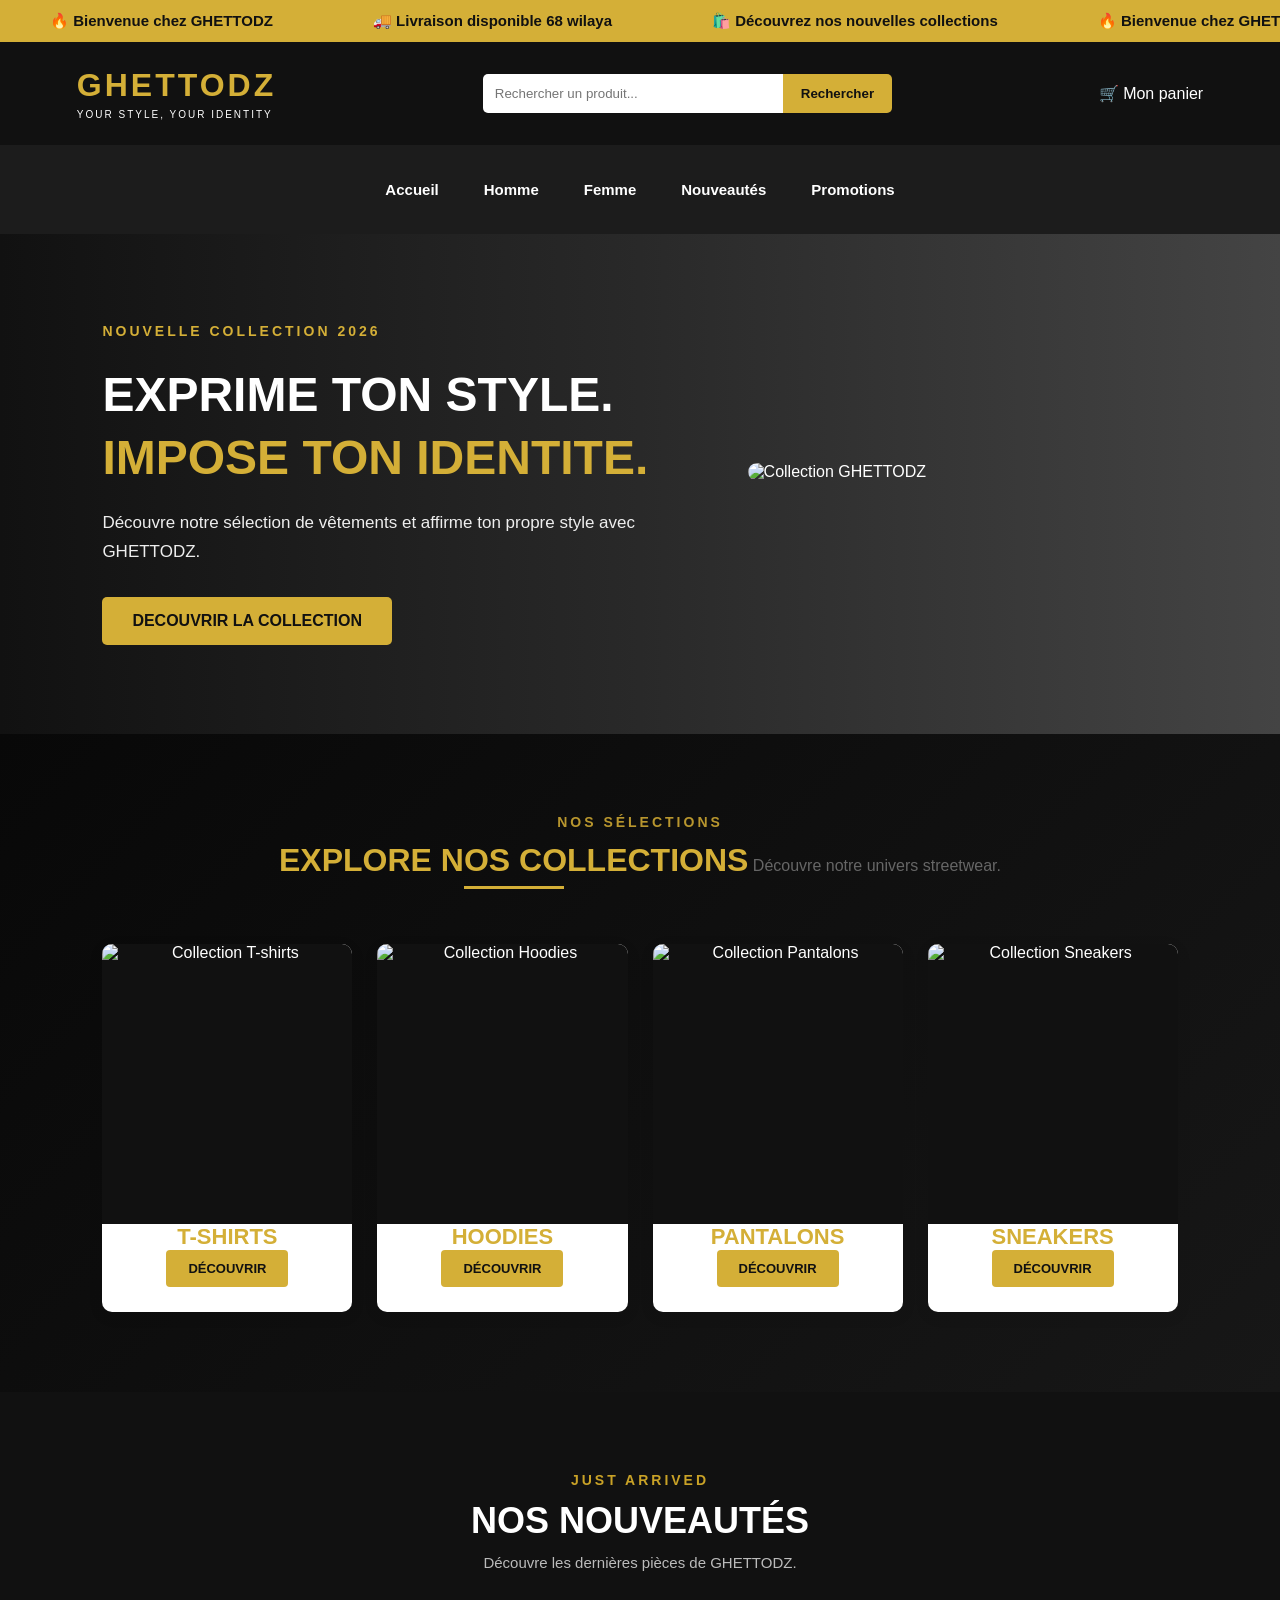
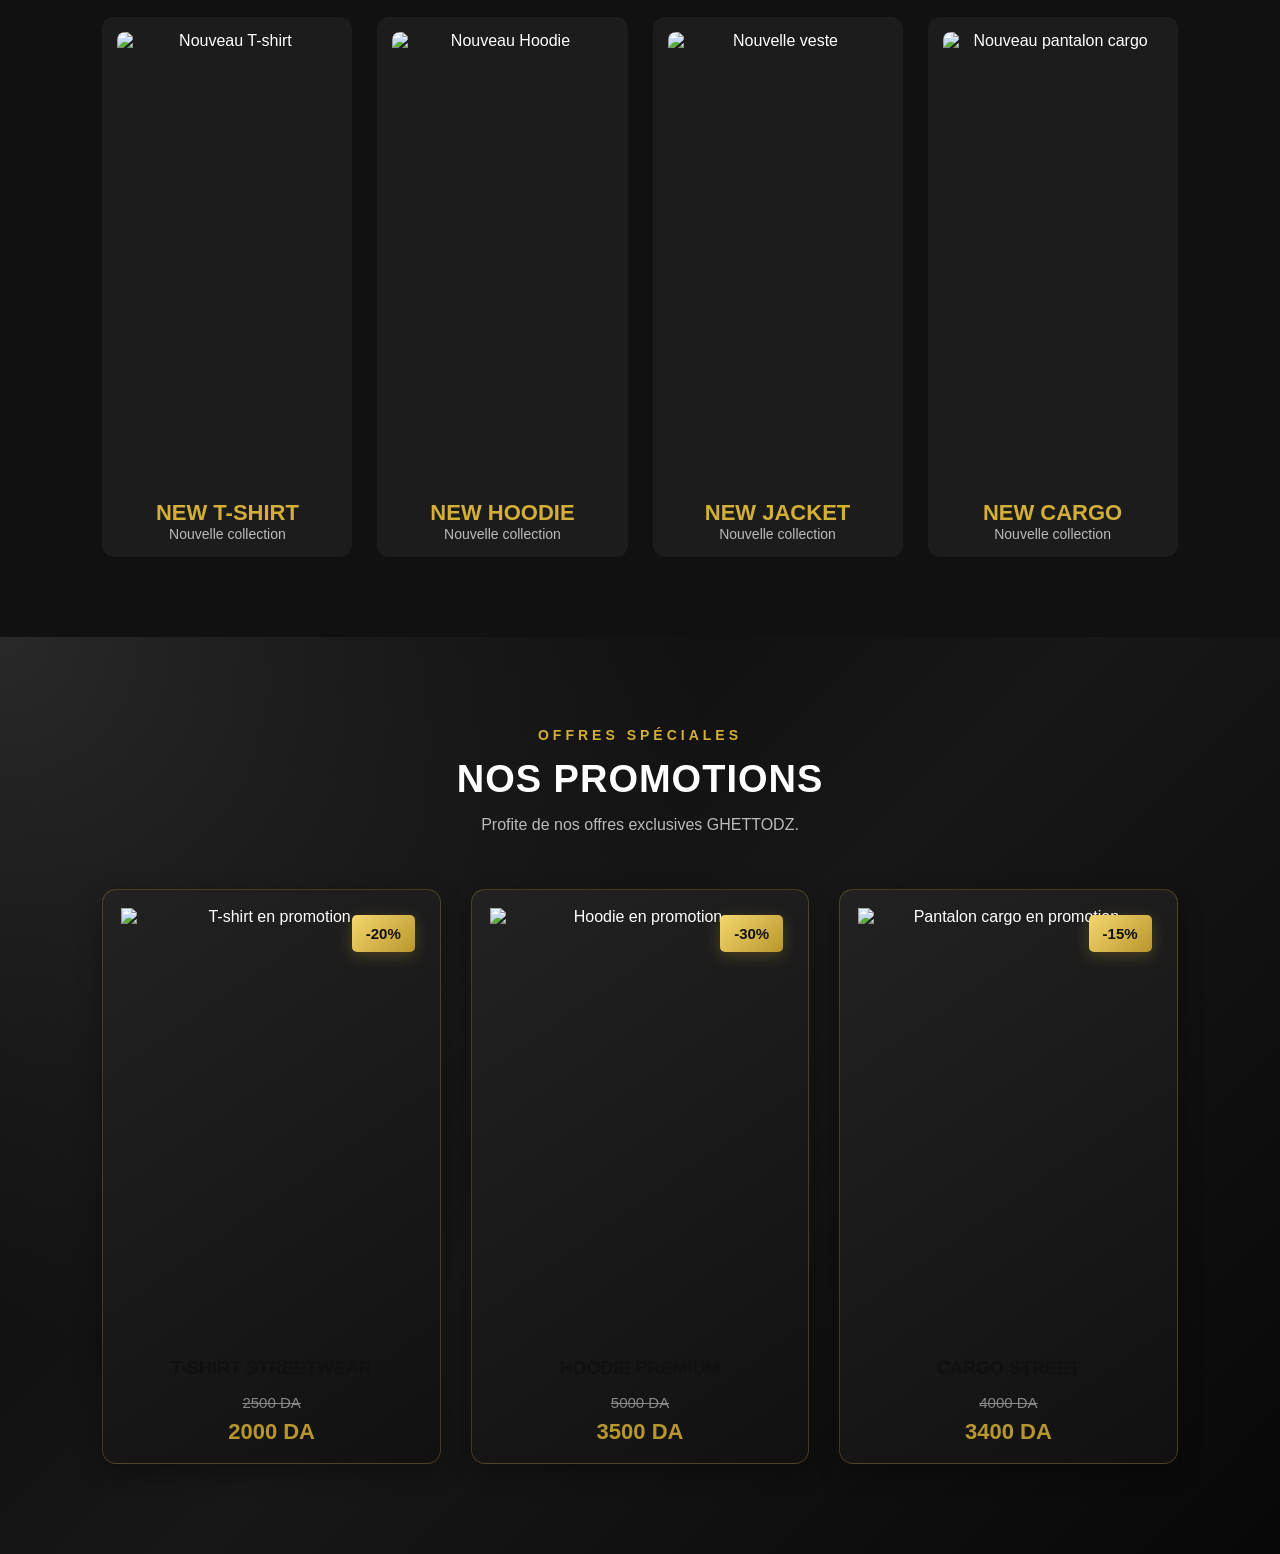
==== 1index.html @ 4f6fc2a8 "COMMENCMENT FICHIER 2HOMME HTML HEADER ET PANU PUB TERMINER" ====
<!DOCTYPE html>
<html lang="fr">

<head>
    <meta charset="UTF-8">
    <meta name="viewport" content="width=device-width, initial-scale=1.0">

    <title>GHETTODZ | Boutique de vêtements</title>

    <!-- Fichier CSS -->
    <link rel="stylesheet" href="css/style.css">

</head>

<body>

    <!-- HEADER -->
    <header>

        <!-- PUBLICITE DYNAMIQUE -->
        <div class="annonce">
            <div class="annonce-texte">
                <span>🔥 Bienvenue chez GHETTODZ</span>
                <span>🚚 Livraison disponible 68 wilaya</span>
                <span>🛍️ Découvrez nos nouvelles collections</span>
                <span>🔥 Bienvenue chez GHETTODZ</span>
                <span>📞0553 75 22 41</span>
            </div>
        </div>

        <!-- BARRE PRINCIPALE -->
        <div class="header-principal">

            <div class="logo">
                <h1>GHETTODZ</h1>
                <p>YOUR STYLE, YOUR IDENTITY</p>
            </div>

            <div class="recherche">
                <input type="text" placeholder="Rechercher un produit...">
                <button type="button">Rechercher</button>
            </div>

            <div class="panier">
                🛒 Mon panier
            </div>

        </div>

        <!-- MENU DE NAVIGATION -->
           
<nav>
    
<nav>
    <a href="./1index.html">Accueil</a>
    <a href="./2homme.html">Homme</a>
    <a href="./3femme.html">Femme</a>
    <a href="./4nouveautes.html">Nouveautés</a>
    <a href="./5promotions.html">Promotions</a>
</nav>

</nav>

        </nav>

    </header>

    <!-- CONTENU PRINCIPAL -->
    <main>

        <!-- BANNIERE PRINCIPALE -->
        <section class="hero">

            <div class="hero-contenu">

                <p class="hero-petit-titre">
                    NOUVELLE COLLECTION 2026
                </p>

                <h2>
                    EXPRIME TON STYLE.
                    <span>IMPOSE TON IDENTITE.</span>
                </h2>

                <p class="hero-description">
                    Découvre notre sélection de vêtements
                    et affirme ton propre style avec GHETTODZ.
                </p>

                <a href="#collections" class="hero-bouton">
                    DECOUVRIR LA COLLECTION
                </a>

            </div>

            <img src="./IMAGE/photoo.png"
                 alt="Collection GHETTODZ"
                 class="hero-image">

        </section>

        <!-- SECTION COLLECTIONS -->
        <section id="collections" class="collections">

            <div class="collections-titre">
                <p>NOS SÉLECTIONS</p>
                <h2>EXPLORE NOS COLLECTIONS</h2>
                <span>Découvre notre univers streetwear.</span>
            </div>

            <div class="collections-grille">

                <!-- T-SHIRTS -->
                <div class="collection-carte">
                    <img src="IMAGE/tshirt.png" alt="Collection T-shirts">
                    <h3>T-SHIRTS</h3>
                    <a href="#">DÉCOUVRIR</a>
                </div>

                <!-- HOODIES -->
                <div class="collection-carte">
                    <img src="IMAGE/hoodie.png" alt="Collection Hoodies">
                    <h3>HOODIES</h3>
                    <a href="#">DÉCOUVRIR</a>
                </div>

                <!-- PANTALONS -->
                <div class="collection-carte">
                    <img src="IMAGE/pantalon.png" alt="Collection Pantalons">
                    <h3>PANTALONS</h3>
                    <a href="#">DÉCOUVRIR</a>
                </div>

                <!-- SNEAKERS -->
                <div class="collection-carte">
                    <img src="IMAGE/sneakers.png" alt="Collection Sneakers">
                    <h3>SNEAKERS</h3>
                    <a href="#">DÉCOUVRIR</a>
                </div>

            </div>

        </section>

        <!-- SECTION NOUVEAUTES -->
        <section class="nouveautes" id="nouveautes">

            <div class="nouveautes-titre">
                <p>JUST ARRIVED</p>
                <h2>NOS NOUVEAUTÉS</h2>
                <span>Découvre les dernières pièces de GHETTODZ.</span>
            </div>

            <div class="nouveautes-grille">

                <!-- T-SHIRT -->
                <div class="nouveaute-carte">
                    <img src="IMAGE/nouveau-tshirt.jpg" alt="Nouveau T-shirt">
                    <h3>NEW T-SHIRT</h3>
                    <p>Nouvelle collection</p>
                </div>

                <!-- HOODIE -->
                <div class="nouveaute-carte">
                    <img src="IMAGE/nouveau-hoodie.jpg" alt="Nouveau Hoodie">
                    <h3>NEW HOODIE</h3>
                    <p>Nouvelle collection</p>
                </div>

                <!-- VESTE -->
                <div class="nouveaute-carte">
                    <img src="IMAGE/nouvelle-veste.jpg" alt="Nouvelle veste">
                    <h3>NEW JACKET</h3>
                    <p>Nouvelle collection</p>
                </div>

                <!-- CARGO -->
                <div class="nouveaute-carte">
                    <img src="IMAGE/nouveau-cargo.jpg" alt="Nouveau pantalon cargo">
                    <h3>NEW CARGO</h3>
                    <p>Nouvelle collection</p>
                </div>

            </div>

        </section>

        <!-- SECTION PROMOTIONS -->
        <section class="promotions" id="promotions">

            <div class="promotions-titre">
                <p>OFFRES SPÉCIALES</p>
                <h2>NOS PROMOTIONS</h2>
                <span>Profite de nos offres exclusives GHETTODZ.</span>
            </div>

            <div class="promotions-grille">

                <!-- T-SHIRT -->
                <div class="promotion-carte">
                    <img src="IMAGE/promo-tshirt.jpg" alt="T-shirt en promotion">
                    <span class="promotion-badge">-20%</span>
                    <h3>T-SHIRT STREETWEAR</h3>
                    <p class="ancien-prix">2500 DA</p>
                    <p class="nouveau-prix">2000 DA</p>
                </div>

                <!-- HOODIE -->
                <div class="promotion-carte">
                    <img src="IMAGE/promo-hoodie.jpg" alt="Hoodie en promotion">
                    <span class="promotion-badge">-30%</span>
                    <h3>HOODIE PREMIUM</h3>
                    <p class="ancien-prix">5000 DA</p>
                    <p class="nouveau-prix">3500 DA</p>
                </div>

                <!-- PANTALON CARGO -->
                <div class="promotion-carte">
                    <img src="IMAGE/promo-cargo.jpg" alt="Pantalon cargo en promotion">
                    <span class="promotion-badge">-15%</span>
                    <h3>CARGO STREET</h3>
                    <p class="ancien-prix">4000 DA</p>
                    <p class="nouveau-prix">3400 DA</p>
                </div>

            </div>

        </section>

    </main>

    <!-- FOOTER -->
    <footer>

    </footer>

    <!-- Fichier JavaScript -->
    <script src="js/script.js"></script>

</body>

</html>
---- css/style.css ----
/* ==============================
   STYLE GENERAL
============================== */

* {
    margin: 0;
    padding: 0;
    box-sizing: border-box;
}

body {
    font-family: Arial, sans-serif;
    background-color: #f5f5f5;
    color: #222;
}

/* ==============================
   PUBLICITE DYNAMIQUE
============================== */

.annonce {
    width: 100%;
    overflow: hidden;
    background-color: #d4af37;
    color: #111;
    padding: 12px 0;
    white-space: nowrap;
}

.annonce-texte {
    display: flex;
    width: max-content;
    animation: defilement 20s linear infinite;
}

.annonce-texte span {
    font-size: 15px;
    font-weight: bold;
    padding: 0 50px;
}

@keyframes defilement {
    from {
        transform: translateX(0);
    }

    to {
        transform: translateX(-50%);
    }
}

/* ==============================
   HEADER PRINCIPAL
============================== */

.header-principal {
    display: flex;
    justify-content: space-between;
    align-items: center;
    padding: 25px 6%;
    background-color: #111;
    color: white;
}

.logo h1 {
    font-size: 32px;
    letter-spacing: 3px;
    color: #d4af37;
}

.logo p {
    font-size: 10px;
    letter-spacing: 2px;
    margin-top: 5px;
}

/* BARRE DE RECHERCHE */

.recherche {
    display: flex;
    align-items: center;
}

.recherche input {
    width: 300px;
    padding: 12px;
    border: none;
    outline: none;
    border-radius: 5px 0 0 5px;
}

.recherche button {
    padding: 12px 18px;
    border: none;
    background-color: #d4af37;
    color: #111;
    font-weight: bold;
    cursor: pointer;
    border-radius: 0 5px 5px 0;
}

/* PANIER */

.panier {
    font-size: 16px;
    cursor: pointer;
}

/* ==============================
   NAVIGATION
============================== */

nav {
    display: flex;
    justify-content: center;
    gap: 45px;
    padding: 18px;
    background-color: #1c1c1c;
}

nav a {
    color: white;
    text-decoration: none;
    font-size: 15px;
    font-weight: bold;
    transition: 0.3s;
}

nav a:hover {
    color: #d4af37;
}

/* ==============================
   BANNIERE PRINCIPALE
============================== */

.hero {
    min-height: 500px;
    display: flex;
    align-items: center;
    justify-content: space-between;
    gap: 40px;
    padding: 60px 8%;
    background: linear-gradient(
        90deg,
        #111111,
        #292929,
        #444444
    );
    color: white;
}

.hero-contenu {
    max-width: 650px;
}

.hero-petit-titre {
    color: #d4af37;
    font-size: 14px;
    font-weight: bold;
    letter-spacing: 3px;
    margin-bottom: 25px;
}

.hero h2 {
    font-size: 48px;
    line-height: 1.3;
    margin-bottom: 20px;
}

.hero h2 span {
    display: block;
    color: #d4af37;
}

.hero-description {
    font-size: 17px;
    line-height: 1.7;
    color: #eeeeee;
    margin-bottom: 30px;
}

.hero-bouton {
    display: inline-block;
    padding: 15px 30px;
    background-color: #d4af37;
    color: #111;
    text-decoration: none;
    font-weight: bold;
    border-radius: 5px;
    transition: 0.3s;
}

.hero-bouton:hover {
    background-color: white;
    transform: translateY(-3px);
}

.hero-image {
    display: block;
    width: 430px;
    max-width: 45%;
    height: auto;
    object-fit: contain;
    object-position: center;
    border-radius: 15px;
    margin-bottom: 25px;
    flex-shrink: 0;
}




/* ==============================
   SECTION COLLECTIONS
============================== */


.collections {
    padding: 80px 8%;
    background:
        radial-gradient(circle at top right, rgba(212, 175, 55, 0.12), transparent 40%),
        linear-gradient(135deg, #080808, #171717, #080808);
    color: white;
    overflow: hidden;
}


/* TITRE COLLECTIONS */

.collections-titre {
    text-align: center;
    margin-bottom: 50px;
}

.collections-titre p {
    color: #b8962e;
    font-size: 14px;
    font-weight: bold;
    letter-spacing: 3px;
    margin-bottom: 12px;
}

.collections-titre h2 {
    font-size: 32px;
    color: #111;
    margin-bottom: 15px;
}

.collections-titre span {
    color: #666;
    font-size: 16px;
}


/* ==============================
   ANIMATION TITRE COLLECTIONS
============================== */


/* ANIMATION BACKGROUND COLLECTIONS */

.collections {
    background-size: 200% 200%;
    animation: collectionsFond 10s ease-in-out infinite alternate;
}

@keyframes collectionsFond {
    from {
        background-position: 0% 50%;
    }

    to {
        background-position: 100% 50%;
    }
}


.collections-titre h2 {
    animation: collectionsApparition 0.8s ease both;
    animation-delay: 0.15s;
}

.collections-titre span {
    display: inline-block;
    animation: collectionsApparition 0.8s ease both;
    animation-delay: 0.3s;
}

/* LIGNE DOREE SOUS LE TITRE */

.collections-titre h2 {
    position: relative;
    display: inline-block;
    color: #d4af37;
}

.collections-titre h2::after {
    content: "";
    position: absolute;
    left: 50%;
    bottom: -10px;
    width: 0;
    height: 3px;
    background-color: #d4af37;
    transform: translateX(-50%);
    animation: collectionsLigne 0.8s ease forwards;
    animation-delay: 0.5s;
}

/* MOUVEMENT D'APPARITION */

@keyframes collectionsApparition {
    from {
        opacity: 0;
        transform: translateY(25px);
    }

    to {
        opacity: 1;
        transform: translateY(0);
    }
}

/* ANIMATION DE LA LIGNE */

@keyframes collectionsLigne {
    from {
        width: 0;
    }

    to {
        width: 100px;
    }
}


/* GRILLE DES COLLECTIONS */

.collections-grille {
    display: grid;
    grid-template-columns: repeat(4, 1fr);
    gap: 25px;
}

/* CARTES */

.collection-carte {
    background-color: white;
    border-radius: 10px;
    overflow: hidden;
    text-align: center;
    padding-bottom: 25px;
    box-shadow: 0 4px 15px rgba(0, 0, 0, 0.08);
    transition: 0.3s;
}

.collection-carte:hover {
    transform: translateY(-8px);
    box-shadow: 0 10px 25px rgba(0, 0, 0, 0.15);
}

/* IMAGES */

.collection-carte img {
    width: 100%;
    height: 280px;
    object-fit: contain;
    object-position: center;
    background-color: #111;
    display: block;
    transition: 0.4s;
}

.collection-carte:hover img {
    transform: scale(1.05);
}

/* TITRES DES CARTES */

.collection-carte h3 {
    color: #d4af37;
    font-size: 22px;
    font-weight: 700;
    transition: all 0.4s ease;
}

.collection-carte:hover h3 {
    color: #ffffff;
    transform: translateY(-4px);
    text-shadow: 0 0 12px rgba(212, 175, 55, 0.7);
}


/* BOUTONS */

.collection-carte a {
    display: inline-block;
    padding: 11px 22px;
    background-color: #d4af37;
    color: #111;
    text-decoration: none;
    font-size: 13px;
    font-weight: bold;
    border-radius: 4px;
    transition: 0.3s;
}

.collection-carte a:hover {
    background-color: #111;
    color: #d4af37;
}

/* ADAPTATION MOBILE */

@media (max-width: 900px) {
    .collections-grille {
        grid-template-columns: repeat(2, 1fr);
    }
}

@media (max-width: 550px) {
    .collections-grille {
        grid-template-columns: 1fr;
    }

    .collections-titre h2 {
        font-size: 25px;
    }
}


/* ==============================
   SECTION NOUVEAUTES
============================== */

.nouveautes {
    padding: 80px 8%;
    background-color: #111111;
    color: #ffffff;
}

.nouveautes-titre {
    text-align: center;
    margin-bottom: 45px;
}

.nouveautes-titre p {
    color: #c9a227;
    font-size: 14px;
    font-weight: 600;
    letter-spacing: 3px;
    margin-bottom: 12px;
}

.nouveautes-titre h2 {
    font-size: 36px;
    font-weight: 800;
    margin-bottom: 12px;
}

.nouveautes-titre span {
    color: #bbbbbb;
    font-size: 15px;
}

.nouveautes-grille {
    display: grid;
    grid-template-columns: repeat(4, 1fr);
    gap: 25px;
}

.nouveaute-carte {
    background-color: #1c1c1c;
    padding: 15px;
    text-align: center;
    border-radius: 12px;
    transition: 0.3s ease;
}

.nouveaute-carte:hover {
    transform: translateY(-8px);
}


.nouveaute-carte img {
    display: block;
    width: 100%;
    height: 450px;
    object-fit: cover;
    object-position: center;
    background-color: transparent;
    border-radius: 8px;
    margin-bottom: 18px;
}




.nouveaute-carte h3 {
    color: #d4af37;
    font-size: 22px;
    font-weight: 700;
    transition: all 0.4s ease;
}

.nouveaute-carte:hover h3 {
    color: #ffffff;
    transform: translateY(-4px);
    text-shadow: 0 0 12px rgba(212, 175, 55, 0.7);
}

.nouveaute-carte p {
    color: #bbbbbb;
    font-size: 14px;
}

/* ADAPTATION TELEPHONE */

@media (max-width: 900px) {
    .nouveautes-grille {
        grid-template-columns: repeat(2, 1fr);
    }
}

@media (max-width: 500px) {
    .nouveautes {
        padding: 55px 5%;
    }

    .nouveautes-titre h2 {
        font-size: 27px;
    }

    .nouveautes-grille {
        grid-template-columns: 1fr;
    }
}

/* ==============================
   SECTION PROMOTIONS
============================== */

.promotions {
    padding: 80px 8%;
    background-color: #f5f5f5;
    color: #111;
}

/* TITRE PROMOTIONS */

.promotions-titre {
    text-align: center;
    margin-bottom: 50px;
}

.promotions-titre p {
    color: #b8962e;
    font-size: 14px;
    font-weight: bold;
    letter-spacing: 3px;
    margin-bottom: 12px;
}

.promotions-titre h2 {
    font-size: 36px;
    font-weight: 800;
    margin-bottom: 15px;
}

.promotions-titre span {
    color: #666;
    font-size: 16px;
}

/* GRILLE DES PROMOTIONS */

.promotions-grille {
    display: grid;
    grid-template-columns: repeat(3, 1fr);
    gap: 25px;
}

/* CARTES PROMOTIONS */

.promotion-carte {
    position: relative;
    background-color: white;
    padding: 15px;
    text-align: center;
    border-radius: 12px;
    overflow: hidden;
    box-shadow: 0 4px 15px rgba(0, 0, 0, 0.08);
    transition: 0.3s ease;
}

.promotion-carte:hover {
    transform: translateY(-8px);
    box-shadow: 0 10px 25px rgba(0, 0, 0, 0.15);
}


/* ==============================
   SECTION PROMOTIONS
============================== */

.promotions {
    padding: 90px 8%;
    background:
        radial-gradient(circle at top left, #292929, transparent 45%),
        linear-gradient(135deg, #080808, #171717, #080808);
    color: white;
    overflow: hidden;
}

/* TITRE PROMOTIONS */

.promotions-titre {
    text-align: center;
    margin-bottom: 55px;
    animation: promoTitre 0.8s ease both;
}

.promotions-titre p {
    color: #d4af37;
    font-size: 14px;
    font-weight: bold;
    letter-spacing: 4px;
    margin-bottom: 15px;
}

.promotions-titre h2 {
    font-size: 38px;
    font-weight: 800;
    color: #ffffff;
    margin-bottom: 15px;
    letter-spacing: 1px;
}

.promotions-titre span {
    color: #bbbbbb;
    font-size: 16px;
}

/* GRILLE PROMOTIONS */

.promotions-grille {
    display: grid;
    grid-template-columns: repeat(3, 1fr);
    gap: 30px;
}

/* CARTES */

.promotion-carte {
    position: relative;
    background: linear-gradient(145deg, #222222, #111111);
    padding: 18px;
    text-align: center;
    border: 1px solid rgba(212, 175, 55, 0.25);
    border-radius: 14px;
    overflow: hidden;
    box-shadow: 0 8px 25px rgba(0, 0, 0, 0.3);
    transition: transform 0.4s ease,
                box-shadow 0.4s ease,
                border-color 0.4s ease;

    animation: promoApparition 0.7s ease both;
}

/* APPARITION PROGRESSIVE */

.promotion-carte:nth-child(1) {
    animation-delay: 0.1s;
}

.promotion-carte:nth-child(2) {
    animation-delay: 0.25s;
}

.promotion-carte:nth-child(3) {
    animation-delay: 0.4s;
}

/* SURVOL DES CARTES */

.promotion-carte:hover {
    transform: translateY(-12px);
    border-color: #d4af37;
    box-shadow:
        0 15px 35px rgba(0, 0, 0, 0.5),
        0 0 20px rgba(212, 175, 55, 0.15);
}

/* IMAGES */
.promotion-carte img {
    width: 100%;
    height: 450px;
    object-fit: cover;
    display: block;
    transition: transform 0.5s ease;
}


.promotion-carte:hover img {
    transform: scale(1.07);
}

/* BADGE REDUCTION */

.promotion-badge {
    position: absolute;
    top: 28px;
    right: 28px;
    background: linear-gradient(135deg, #f5d76e, #b8962e);
    color: #111111;
    padding: 10px 14px;
    font-size: 15px;
    font-weight: 800;
    border-radius: 5px;
    box-shadow: 0 4px 15px rgba(212, 175, 55, 0.25);
    animation: promoBadge 2s ease-in-out infinite;
}

/* TITRE PRODUIT */

.promotion-carte h3 {
    color: #d4af37;
    font-size: 22px;
    font-weight: 700;
    transition: all 0.4s ease;
}

.promotion-carte:hover h3 {
    color: #ffffff;
    transform: translateY(-4px);
    text-shadow: 0 0 12px rgba(212, 175, 55, 0.7);
}

/* ANCIEN PRIX */

.ancien-prix {
    color: #999999;
    font-size: 15px;
    text-decoration: line-through;
    margin-bottom: 8px;
}

/* NOUVEAU PRIX */

.nouveau-prix {
    color: #d4af37;
    font-size: 24px;
    font-weight: 800;
}

/* ANIMATIONS */

@keyframes promoApparition {
    from {
        opacity: 0;
        transform: translateY(35px);
    }

    to {
        opacity: 1;
        transform: translateY(0);
    }
}

@keyframes promoTitre {
    from {
        opacity: 0;
        transform: translateY(-20px);
    }

    to {
        opacity: 1;
        transform: translateY(0);
    }
}

@keyframes promoBadge {
    0%, 100% {
        transform: scale(1);
    }

    50% {
        transform: scale(1.06);
    }
}

/* ADAPTATION TABLETTE */

@media (max-width: 900px) {
    .promotions-grille {
        grid-template-columns: repeat(2, 1fr);
    }
}

/* ADAPTATION TELEPHONE */

@media (max-width: 550px) {
    .promotions {
        padding: 60px 5%;
    }

    .promotions-titre h2 {
        font-size: 27px;
    }

    .promotions-grille {
        grid-template-columns: 1fr;
    }

    .promotion-carte img {
        height: 300px;
    }
}

/* REDUIRE LES ANIMATIONS SI NECESSAIRE */

@media (prefers-reduced-motion: reduce) {
    .promotions-titre,
    .promotion-carte,
    .promotion-badge {
        animation: none;
    }

    .promotion-carte,
    .promotion-carte img {
        transition: none;
    }
}

.promotion-carte:hover img {
    transform: scale(1.04);
}

/* BADGE REDUCTION */

.promotion-badge {
    position: absolute;
    top: 25px;
    right: 25px;
    background-color: #d4af37;
    color: #111;
    padding: 10px 14px;
    font-size: 15px;
    font-weight: bold;
    border-radius: 5px;
}

/* TITRE PRODUIT */

.promotion-carte h3 {
    color: #111;
    font-size: 18px;
    margin-bottom: 15px;
}

/* ANCIEN PRIX */

.ancien-prix {
    color: #888;
    font-size: 15px;
    text-decoration: line-through;
    margin-bottom: 8px;
}

/* NOUVEAU PRIX */

.nouveau-prix {
    color: #b8962e;
    font-size: 22px;
    font-weight: bold;
}

/* ADAPTATION TABLETTE */

@media (max-width: 900px) {
    .promotions-grille {
        grid-template-columns: repeat(2, 1fr);
    }
}

/* ADAPTATION TELEPHONE */

@media (max-width: 550px) {
    .promotions {
        padding: 55px 5%;
    }

    .promotions-titre h2 {
        font-size: 27px;
    }

    .promotions-grille {
        grid-template-columns: 1fr;
    }

    .promotion-carte img {
        height: 300px;
    }
}
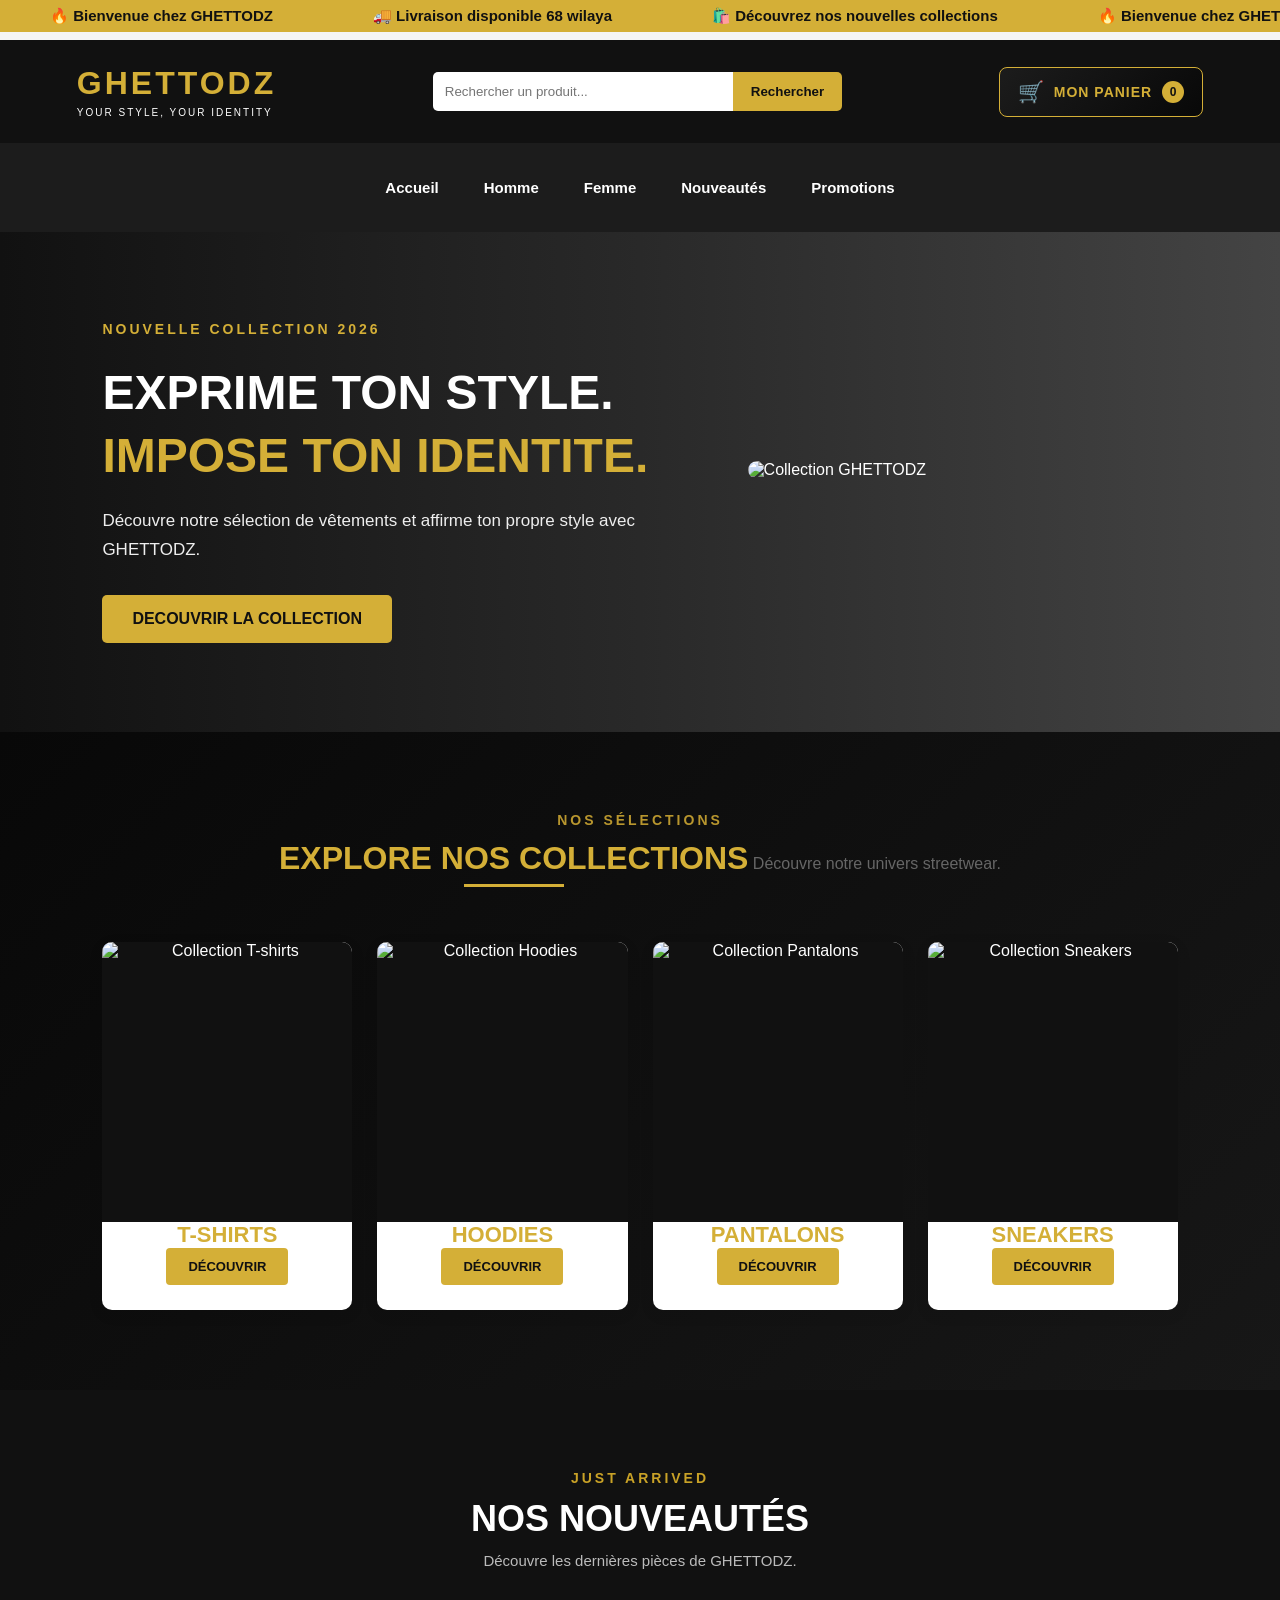
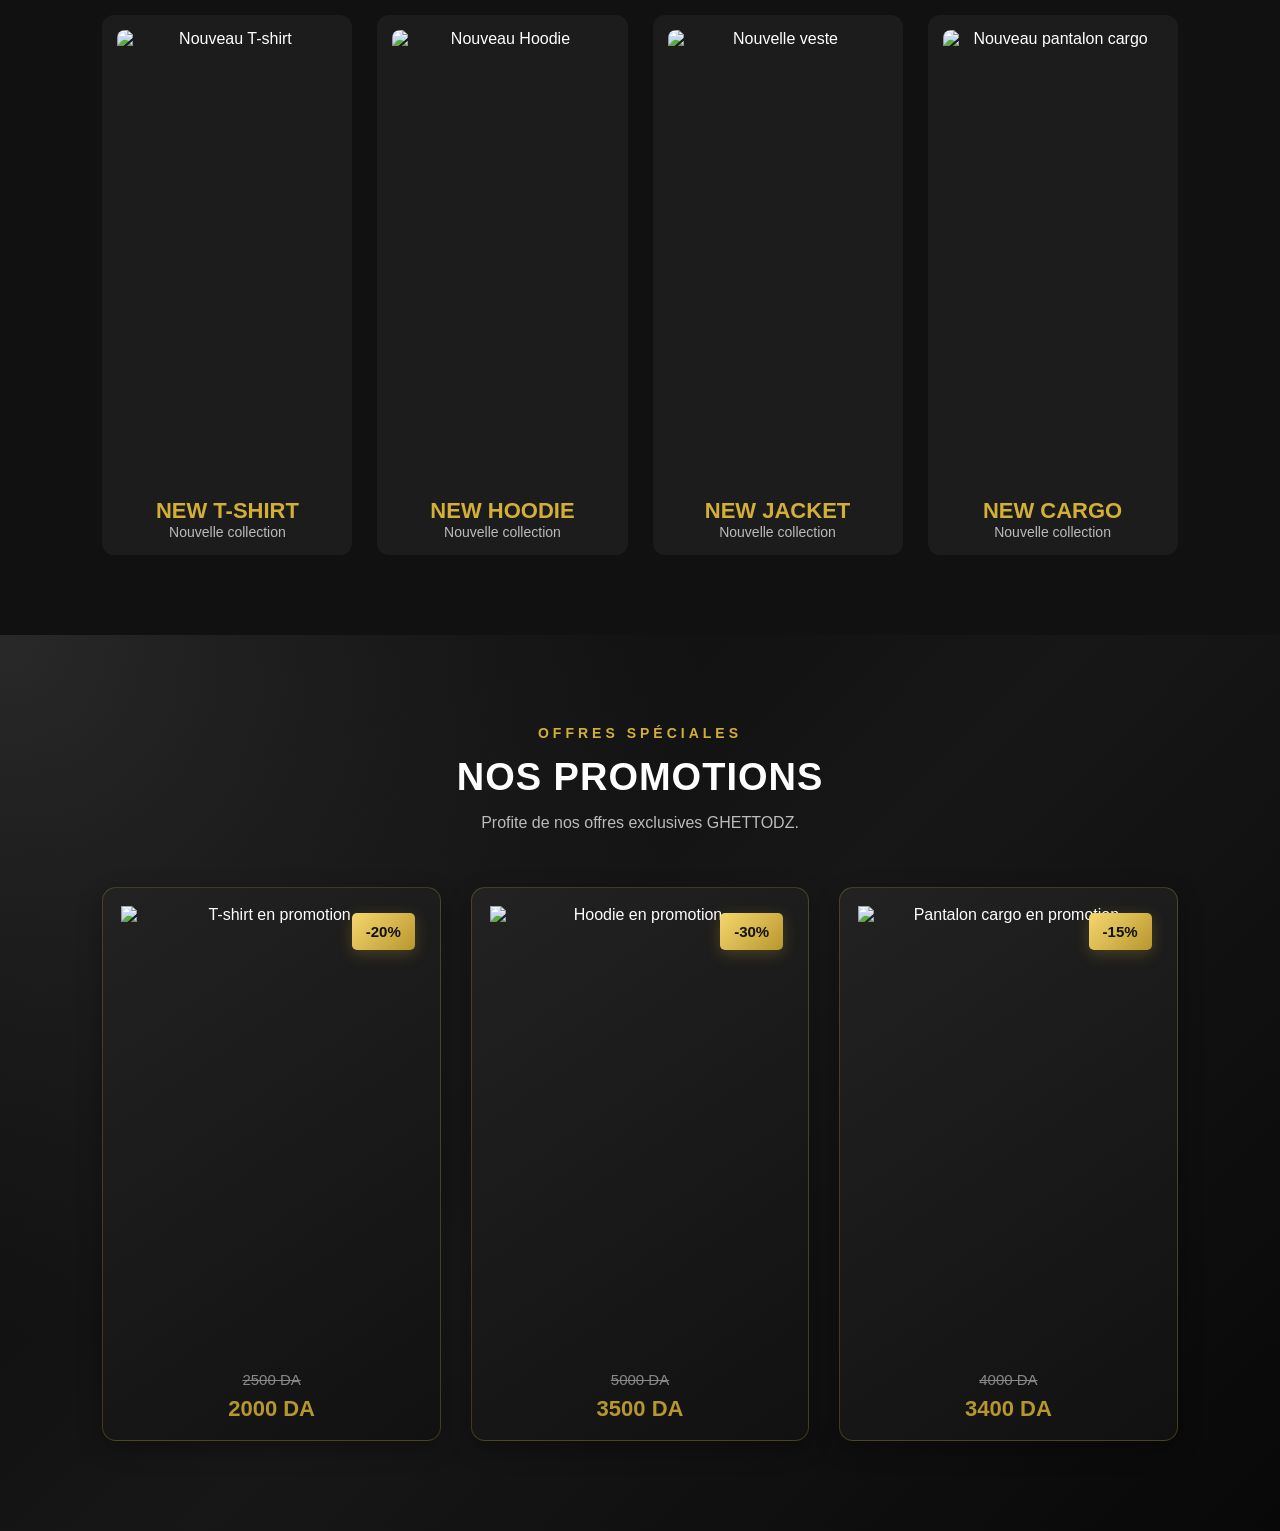
==== commit 2cb22adc: "petit retouche pano pub et header" ====
--- a/1index.html
+++ b/1index.html
@@ -42,9 +42,11 @@
                 <button type="button">Rechercher</button>
             </div>
 
-            <div class="panier">
-                🛒 Mon panier
-            </div>
+             <div class="panier" id="ouvrir-panier">
+    <span class="panier-icone">🛒</span>
+    <span class="panier-texte">MON PANIER</span>
+    <span class="panier-compteur" id="compteur-panier">0</span>
+</div>
 
         </div>
 
--- a/css/style.css
+++ b/css/style.css
@@ -15,17 +15,74 @@
     color: #222;
 }
 
+
+/* HEADER COMPLET FIXE EN HAUT */
+header {
+    position: sticky;
+    top: 0;
+    left: 0;
+    width: 100%;
+    z-index: 1000;
+}
+
+
+/* BANDEAU PUBLICITAIRE */
+.annonce {
+    position: relative;
+    width: 100%;
+    height: 32px;
+    overflow: hidden;
+    background-color: #d4af37;
+    color: #111;
+    padding: 0;
+    white-space: nowrap;
+    display: flex;
+    align-items: center;
+}
+
+
+/* HEADER PRINCIPAL */
+.header-principal {
+    display: flex;
+    justify-content: space-between;
+    align-items: center;
+    padding: 25px 6%;
+    background-color: #111;
+    color: white;
+}
+
+/* MENU DE NAVIGATION */
+nav {
+    display: flex;
+    justify-content: center;
+    gap: 45px;
+    padding: 18px;
+    background-color: #1c1c1c;
+}
+
+
+
+
 /* ==============================
    PUBLICITE DYNAMIQUE
 ============================== */
 
 .annonce {
+    position: fixed;
+    top: 0;
+    left: 0;
     width: 100%;
+    z-index: 1000;
+
     overflow: hidden;
     background-color: #d4af37;
     color: #111;
     padding: 12px 0;
     white-space: nowrap;
+}
+/* ESPACE POUR LE BANDEAU FIXE */
+body {
+    padding-top: 40px;
 }
 
 .annonce-texte {
@@ -102,10 +159,74 @@
 
 /* PANIER */
 
+
+/* ==============================
+   PANIER DYNAMIQUE GHETTODZ
+============================== */
+
 .panier {
-    font-size: 16px;
+    position: relative;
+    display: flex;
+    align-items: center;
+    gap: 10px;
+    padding: 12px 18px;
+    background: linear-gradient(135deg, #1c1c1c, #080808);
+    border: 1px solid #d4af37;
+    border-radius: 8px;
+    color: #d4af37;
+    font-size: 14px;
+    font-weight: bold;
     cursor: pointer;
-}
+    transition: all 0.3s ease;
+}
+
+/* ICONE */
+
+.panier-icone {
+    font-size: 21px;
+    transition: transform 0.3s ease;
+}
+
+/* TEXTE */
+
+.panier-texte {
+    letter-spacing: 1px;
+}
+
+/* COMPTEUR */
+
+.panier-compteur {
+    display: flex;
+    align-items: center;
+    justify-content: center;
+    min-width: 22px;
+    height: 22px;
+    padding: 0 5px;
+    background: #d4af37;
+    color: #111;
+    border-radius: 50%;
+    font-size: 12px;
+    font-weight: bold;
+}
+
+/* EFFET AU SURVOL */
+
+.panier:hover {
+    background: #d4af37;
+    color: #111;
+    box-shadow: 0 0 18px rgba(212, 175, 55, 0.35);
+    transform: translateY(-3px);
+}
+
+.panier:hover .panier-icone {
+    transform: scale(1.15);
+}
+
+.panier:hover .panier-compteur {
+    background: #111;
+    color: #d4af37;
+}
+
 
 /* ==============================
    NAVIGATION
@@ -584,20 +705,34 @@
 
 /* CARTES PROMOTIONS */
 
-.promotion-carte {
-    position: relative;
-    background-color: white;
-    padding: 15px;
-    text-align: center;
-    border-radius: 12px;
+.promotion-carte h3 {
+    color: #d4af37;
+    font-size: 20px;
+    font-weight: 800;
+    margin: 0;
+    padding: 0;
+    opacity: 0;
+    max-height: 0;
     overflow: hidden;
-    box-shadow: 0 4px 15px rgba(0, 0, 0, 0.08);
-    transition: 0.3s ease;
-}
-
-.promotion-carte:hover {
-    transform: translateY(-8px);
-    box-shadow: 0 10px 25px rgba(0, 0, 0, 0.15);
+    transform: translateY(-15px);
+    transition:
+        opacity 0.5s ease,
+        max-height 0.5s ease,
+        transform 0.5s ease,
+        margin 0.5s ease,
+        padding 0.5s ease;
+}
+
+/* APPARITION AU SURVOL DE LA CARTE */
+
+.promotion-carte:hover h3 {
+    opacity: 1;
+    max-height: 80px;
+    margin-top: 15px;
+    padding: 5px 0;
+    transform: translateY(0);
+    color: #ffd700;
+    text-shadow: 0 0 12px rgba(212, 175, 55, 0.35);
 }
 
 
@@ -725,12 +860,7 @@
 
 /* TITRE PRODUIT */
 
-.promotion-carte h3 {
-    color: #d4af37;
-    font-size: 22px;
-    font-weight: 700;
-    transition: all 0.4s ease;
-}
+    
 
 .promotion-carte:hover h3 {
     color: #ffffff;
@@ -904,3 +1034,347 @@
         height: 300px;
     }
 }
+
+
+
+/* ==============================
+   BANNIERE COLLECTION HOMME
+============================== */
+
+.collection-homme {
+    position: relative;
+    min-height: 420px;
+    display: flex;
+    flex-direction: column;
+    align-items: center;
+    justify-content: center;
+    text-align: center;
+    padding: 70px 8%;
+
+    background:
+        radial-gradient(
+            circle at 50% 0%,
+            rgba(212, 175, 55, 0.16),
+            transparent 55%
+        ),
+        linear-gradient(
+            135deg,
+            #080808,
+            #1c1c1c,
+            #080808
+        );
+
+    color: white;
+    overflow: hidden;
+}
+
+/* TITRE COLLECTION HOMME */
+
+.collection-homme h2 {
+    position: relative;
+    font-size: 42px;
+    font-weight: 800;
+    letter-spacing: 4px;
+    color: #d4af37;
+    margin-bottom: 25px;
+
+    animation: hommeTitre 0.8s ease both;
+}
+
+/* LIGNE DOREE SOUS LE TITRE */
+
+.collection-homme h2::after {
+    content: "";
+    position: absolute;
+    bottom: -12px;
+    left: 50%;
+
+    width: 0;
+    height: 3px;
+
+    background-color: #d4af37;
+    transform: translateX(-50%);
+
+    animation: hommeLigne 0.8s ease forwards;
+    animation-delay: 0.5s;
+}
+
+/* DESCRIPTION */
+
+.collection-homme p {
+    color: #cccccc;
+    font-size: 17px;
+    line-height: 1.7;
+    letter-spacing: 1px;
+
+    animation: hommeDescription 0.8s ease both;
+    animation-delay: 0.2s;
+}
+
+/* ANIMATION DU TITRE */
+
+@keyframes hommeTitre {
+    from {
+        opacity: 0;
+        transform: translateY(-25px);
+    }
+
+    to {
+        opacity: 1;
+        transform: translateY(0);
+    }
+}
+
+/* ANIMATION DE LA LIGNE */
+
+@keyframes hommeLigne {
+    from {
+        width: 0;
+    }
+
+    to {
+        width: 120px;
+    }
+}
+
+/* ANIMATION DE LA DESCRIPTION */
+
+@keyframes hommeDescription {
+    from {
+        opacity: 0;
+        transform: translateY(20px);
+    }
+
+    to {
+        opacity: 1;
+        transform: translateY(0);
+    }
+}
+
+/* ADAPTATION TELEPHONE */
+
+@media (max-width: 550px) {
+    .collection-homme {
+        min-height: 320px;
+        padding: 55px 5%;
+    }
+
+    .collection-homme h2 {
+        font-size: 28px;
+        letter-spacing: 2px;
+    }
+
+    .collection-homme p {
+        font-size: 14px;
+    }
+}
+
+/* RESPECT DES ANIMATIONS REDUITES */
+
+@media (prefers-reduced-motion: reduce) {
+    .collection-homme h2,
+    .collection-homme p {
+        animation: none;
+    }
+
+    .collection-homme h2::after {
+        animation: none;
+        width: 120px;
+    }
+}
+
+
+
+/* ================================
+   SECTION NOS ENSEMBLES
+================================ */
+
+.ensembles {
+    padding: 80px 6%;
+    background: #111111;
+    color: #f5f5f5;
+}
+
+/* TITRE DE LA SECTION */
+
+.ensembles-titre {
+    text-align: center;
+    margin-bottom: 50px;
+    animation: ensemblesTitre 1s ease forwards;
+}
+
+.ensembles-titre p {
+    color: #c9a227;
+    font-size: 14px;
+    letter-spacing: 4px;
+    margin-bottom: 12px;
+}
+
+.ensembles-titre h2 {
+    color: #d4af37;
+    font-size: 38px;
+    letter-spacing: 2px;
+    margin-bottom: 15px;
+}
+
+.ensembles-titre span {
+    color: #bdbdbd;
+    font-size: 15px;
+}
+
+/* GRILLE DES CARTES */
+
+.ensembles-grille {
+    display: grid;
+    grid-template-columns: repeat(3, 1fr);
+    gap: 30px;
+    max-width: 1200px;
+    margin: auto;
+}
+
+/* CARTE PRODUIT */
+
+.ensemble-carte {
+    background: #1b1b1b;
+    border: 1px solid rgba(212, 175, 55, 0.25);
+    border-radius: 12px;
+    padding: 15px;
+    text-align: center;
+    overflow: hidden;
+    transition: transform 0.4s ease,
+                border-color 0.4s ease,
+                box-shadow 0.4s ease;
+    animation: ensembleApparition 0.8s ease both;
+}
+
+/* IMAGES */
+ .ensemble-carte img {
+    width: 100%;
+    height: 280px;
+    object-fit: contain;
+    border-radius: 8px;
+    display: block;
+    transition: transform 0.5s ease;
+}
+ 
+
+/* NOM DU PRODUIT */
+
+.ensemble-carte h3 {
+    color: #d4af37;
+    font-size: 21px;
+    margin: 20px 0 10px;
+}
+
+/* DESCRIPTION */
+
+.ensemble-carte p {
+    color: #bdbdbd;
+    font-size: 14px;
+    margin-bottom: 20px;
+}
+
+/* BOUTON DÉCOUVRIR */
+
+.ensemble-carte a {
+    display: inline-block;
+    padding: 11px 25px;
+    border: 1px solid #d4af37;
+    border-radius: 30px;
+    color: #d4af37;
+    text-decoration: none;
+    font-size: 14px;
+    transition: background 0.3s ease,
+                color 0.3s ease;
+}
+
+/* EFFET AU SURVOL */
+
+.ensemble-carte:hover {
+    transform: translateY(-10px);
+    border-color: #d4af37;
+    box-shadow: 0 15px 35px rgba(212, 175, 55, 0.12);
+}
+
+.ensemble-carte:hover img {
+    transform: scale(1.05);
+}
+
+.ensemble-carte a:hover {
+    background: #d4af37;
+    color: #111111;
+}
+
+/* ANIMATIONS */
+
+@keyframes ensemblesTitre {
+    from {
+        opacity: 0;
+        transform: translateY(25px);
+    }
+
+    to {
+        opacity: 1;
+        transform: translateY(0);
+    }
+}
+
+@keyframes ensembleApparition {
+    from {
+        opacity: 0;
+        transform: translateY(30px);
+    }
+
+    to {
+        opacity: 1;
+        transform: translateY(0);
+    }
+}
+
+/* TABLETTE */
+
+@media (max-width: 900px) {
+    .ensembles-grille {
+        grid-template-columns: repeat(2, 1fr);
+    }
+
+    .ensemble-carte img {
+        height: 280px;
+    }
+}
+
+/* TÉLÉPHONE */
+
+@media (max-width: 600px) {
+    .ensembles {
+        padding: 55px 5%;
+    }
+
+    .ensembles-titre h2 {
+        font-size: 28px;
+    }
+
+    .ensembles-grille {
+        grid-template-columns: 1fr;
+        gap: 25px;
+    }
+
+    .ensemble-carte img {
+        height: 350px;
+    }
+}
+
+/* ACCESSIBILITÉ */
+
+@media (prefers-reduced-motion: reduce) {
+    .ensembles-titre,
+    .ensemble-carte {
+        animation: none;
+    }
+
+    .ensemble-carte,
+    .ensemble-carte img,
+    .ensemble-carte a {
+        transition: none;
+    }
+}
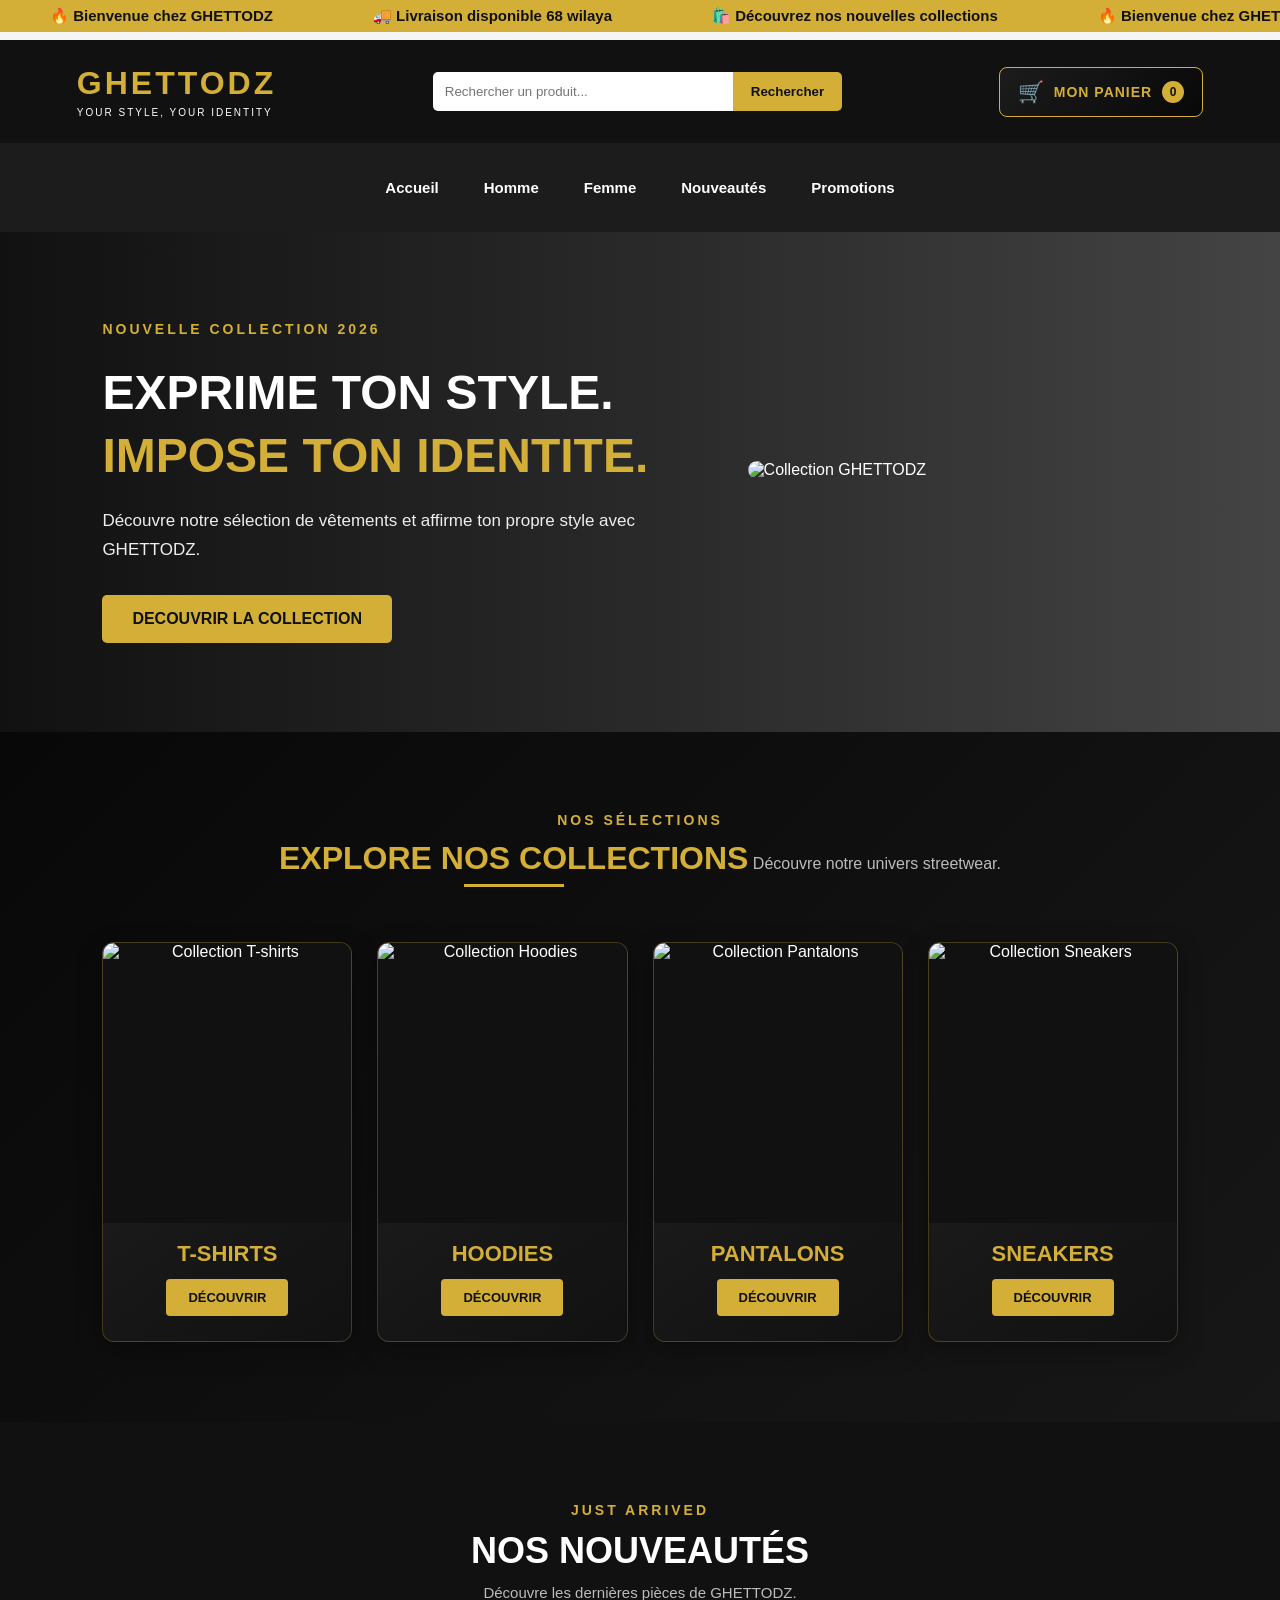
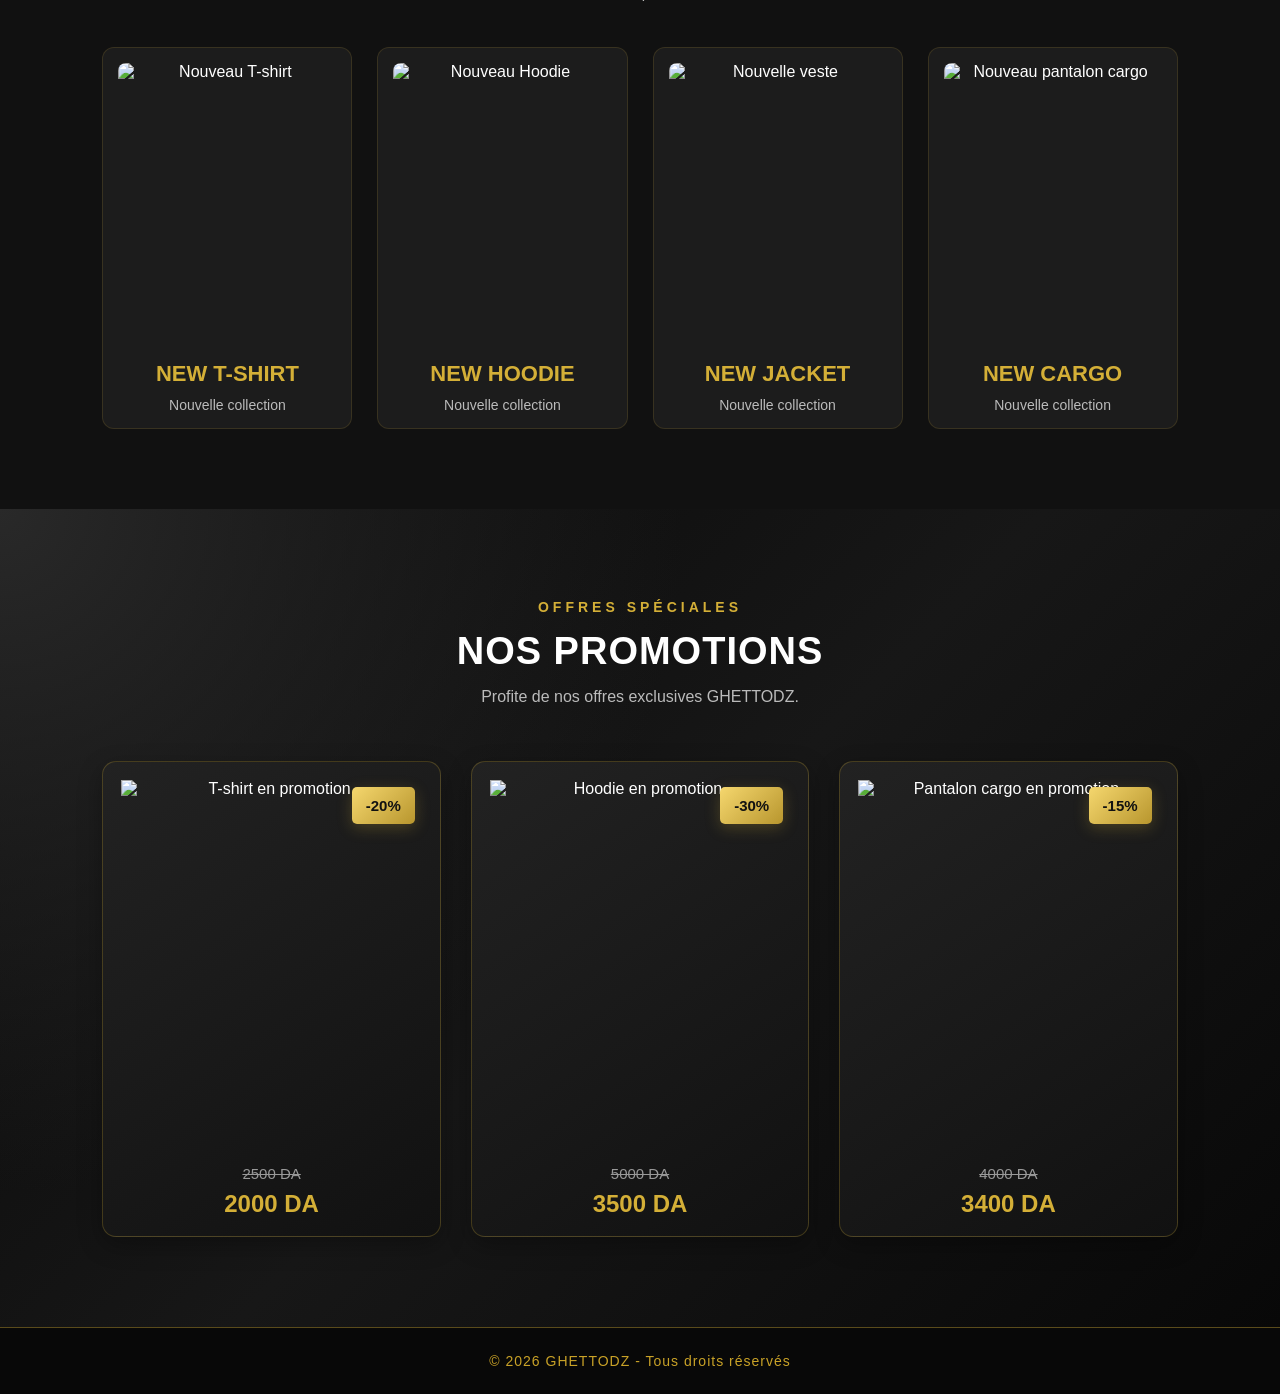
==== commit 70a99ad0: "ajout de nouveau produit ajout des prix au articler" ====
--- a/1index.html
+++ b/1index.html
@@ -234,7 +234,8 @@
 
     <!-- FOOTER -->
     <footer>
-
+        <p>
+            © 2026 GHETTODZ - Tous droits réservés</p>
     </footer>
 
     <!-- Fichier JavaScript -->
--- a/css/style.css
+++ b/css/style.css
@@ -1,4 +1,277 @@
- 
+/* =========================================================
+   GHETTODZ — CSS nettoyé et harmonisé
+   Base récupérée : styles existants conservés et doublons regroupés
+========================================================= */
+
+/* 1. BASE GÉNÉRALE */
+* {
+    margin: 0;
+    padding: 0;
+    box-sizing: border-box;
+}
+
+html {
+    scroll-behavior: smooth;
+}
+
+body {
+    font-family: Arial, sans-serif;
+    background-color: #111;
+    color: #f5f5f5;
+}
+
+img {
+    max-width: 100%;
+}
+
+a {
+    -webkit-tap-highlight-color: transparent;
+}
+
+/* 2. HEADER ET BANDEAU PUBLICITAIRE */
+header {
+    position: sticky;
+    top: 0;
+    left: 0;
+    width: 100%;
+    z-index: 1000;
+}
+
+.annonce {
+    position: relative;
+    width: 100%;
+    height: 32px;
+    overflow: hidden;
+    display: flex;
+    align-items: center;
+    background-color: #d4af37;
+    color: #111;
+    white-space: nowrap;
+}
+
+.annonce-texte {
+    display: flex;
+    width: max-content;
+    animation: defilement 20s linear infinite;
+}
+
+.annonce-texte span {
+    flex-shrink: 0;
+    padding: 0 50px;
+    font-size: 15px;
+    font-weight: bold;
+}
+
+@keyframes defilement {
+    from { transform: translateX(0); }
+    to { transform: translateX(-50%); }
+}
+
+/* HEADER PRINCIPAL */
+.header-principal {
+    display: flex;
+    justify-content: space-between;
+    align-items: center;
+    gap: 25px;
+    padding: 25px 6%;
+    background-color: #111;
+    color: #fff;
+}
+
+.logo h1 {
+    color: #d4af37;
+    font-size: 32px;
+    letter-spacing: 3px;
+}
+
+.logo p {
+    margin-top: 5px;
+    font-size: 10px;
+    letter-spacing: 2px;
+}
+
+/* RECHERCHE */
+.recherche {
+    display: flex;
+    align-items: center;
+    min-width: 0;
+}
+
+.recherche input {
+    width: 300px;
+    max-width: 100%;
+    padding: 12px;
+    border: none;
+    outline: none;
+    border-radius: 5px 0 0 5px;
+}
+
+.recherche button {
+    padding: 12px 18px;
+    border: none;
+    border-radius: 0 5px 5px 0;
+    background-color: #d4af37;
+    color: #111;
+    font-weight: bold;
+    cursor: pointer;
+    transition: background-color 0.3s ease;
+}
+
+.recherche button:hover {
+    background-color: #f5d76e;
+}
+
+/* PANIER */
+.panier {
+    position: relative;
+    display: flex;
+    align-items: center;
+    gap: 10px;
+    padding: 12px 18px;
+    border: 1px solid #d4af37;
+    border-radius: 8px;
+    background: linear-gradient(135deg, #1c1c1c, #080808);
+    color: #d4af37;
+    font-size: 14px;
+    font-weight: bold;
+    cursor: pointer;
+    transition: transform 0.3s ease, background 0.3s ease,
+                color 0.3s ease, box-shadow 0.3s ease;
+}
+
+.panier-icone {
+    font-size: 21px;
+    transition: transform 0.3s ease;
+}
+
+.panier-texte {
+    letter-spacing: 1px;
+}
+
+.panier-compteur {
+    display: flex;
+    align-items: center;
+    justify-content: center;
+    min-width: 22px;
+    height: 22px;
+    padding: 0 5px;
+    border-radius: 50%;
+    background: #d4af37;
+    color: #111;
+    font-size: 12px;
+    font-weight: bold;
+}
+
+.panier:hover {
+    transform: translateY(-3px);
+    background: #d4af37;
+    color: #111;
+    box-shadow: 0 0 18px rgba(212, 175, 55, 0.35);
+}
+
+.panier:hover .panier-icone {
+    transform: scale(1.15);
+}
+
+.panier:hover .panier-compteur {
+    background: #111;
+    color: #d4af37;
+}
+
+/* NAVIGATION */
+nav {
+    display: flex;
+    justify-content: center;
+    align-items: center;
+    flex-wrap: wrap;
+    gap: 45px;
+    padding: 18px;
+    background-color: #1c1c1c;
+}
+
+nav a {
+    color: #fff;
+    text-decoration: none;
+    font-size: 15px;
+    font-weight: bold;
+    transition: color 0.3s ease;
+}
+
+nav a:hover {
+    color: #d4af37;
+}
+
+/* 3. BANNIÈRE PRINCIPALE / HERO */
+.hero {
+    min-height: 500px;
+    display: flex;
+    align-items: center;
+    justify-content: space-between;
+    gap: 40px;
+    padding: 60px 8%;
+    background: linear-gradient(90deg, #111, #292929, #444);
+    color: #fff;
+}
+
+.hero-contenu {
+    max-width: 650px;
+}
+
+.hero-petit-titre {
+    margin-bottom: 25px;
+    color: #d4af37;
+    font-size: 14px;
+    font-weight: bold;
+    letter-spacing: 3px;
+}
+
+.hero h2 {
+    margin-bottom: 20px;
+    font-size: 48px;
+    line-height: 1.3;
+}
+
+.hero h2 span {
+    display: block;
+    color: #d4af37;
+}
+
+.hero-description {
+    margin-bottom: 30px;
+    color: #eee;
+    font-size: 17px;
+    line-height: 1.7;
+}
+
+.hero-bouton {
+    display: inline-block;
+    padding: 15px 30px;
+    border-radius: 5px;
+    background-color: #d4af37;
+    color: #111;
+    text-decoration: none;
+    font-weight: bold;
+    transition: background-color 0.3s ease, transform 0.3s ease;
+}
+
+.hero-bouton:hover {
+    transform: translateY(-3px);
+    background-color: #fff;
+}
+
+.hero-image {
+    display: block;
+    flex-shrink: 0;
+    width: 430px;
+    max-width: 45%;
+    height: auto;
+    margin-bottom: 25px;
+    border-radius: 15px;
+    object-fit: contain;
+    object-position: center;
+}
+
+
 /* ==============================
    STYLE GENERAL
 ============================== */
@@ -50,7 +323,6 @@
     background-color: #111;
     color: white;
 }
-
 /* MENU DE NAVIGATION */
 nav {
     display: flex;
@@ -80,6 +352,8 @@
     padding: 12px 0;
     white-space: nowrap;
 }
+
+
 /* ESPACE POUR LE BANDEAU FIXE */
 body {
     padding-top: 40px;
@@ -186,7 +460,6 @@
     font-size: 21px;
     transition: transform 0.3s ease;
 }
-
 /* TEXTE */
 
 .panier-texte {
@@ -208,7 +481,6 @@
     font-size: 12px;
     font-weight: bold;
 }
-
 /* EFFET AU SURVOL */
 
 .panier:hover {
@@ -226,8 +498,6 @@
     background: #111;
     color: #d4af37;
 }
-
-
 /* ==============================
    NAVIGATION
 ============================== */
@@ -301,7 +571,6 @@
     color: #eeeeee;
     margin-bottom: 30px;
 }
-
 .hero-bouton {
     display: inline-block;
     padding: 15px 30px;
@@ -332,7 +601,6 @@
 
 
 
-
 /* ==============================
    SECTION COLLECTIONS
 ============================== */
@@ -373,7 +641,6 @@
     color: #666;
     font-size: 16px;
 }
-
 
 /* ==============================
    ANIMATION TITRE COLLECTIONS
@@ -429,7 +696,6 @@
     animation: collectionsLigne 0.8s ease forwards;
     animation-delay: 0.5s;
 }
-
 /* MOUVEMENT D'APPARITION */
 
 @keyframes collectionsApparition {
@@ -455,8 +721,6 @@
         width: 100px;
     }
 }
-
-
 /* GRILLE DES COLLECTIONS */
 
 .collections-grille {
@@ -497,6 +761,7 @@
 .collection-carte:hover img {
     transform: scale(1.05);
 }
+
 
 /* TITRES DES CARTES */
 
@@ -548,6 +813,7 @@
 
     .collections-titre h2 {
         font-size: 25px;
+        animation: hommeTitre 0.8s ease both;
     }
 }
 
@@ -580,7 +846,6 @@
     font-weight: 800;
     margin-bottom: 12px;
 }
-
 .nouveautes-titre span {
     color: #bbbbbb;
     font-size: 15px;
@@ -613,13 +878,9 @@
     object-position: center;
     background-color: transparent;
     border-radius: 8px;
-    margin-bottom: 18px;
-}
-
-
-
-
-.nouveaute-carte h3 {
+    }
+
+    .nouveaute-carte h3 {
     color: #d4af37;
     font-size: 22px;
     font-weight: 700;
@@ -644,7 +905,6 @@
         grid-template-columns: repeat(2, 1fr);
     }
 }
-
 @media (max-width: 500px) {
     .nouveautes {
         padding: 55px 5%;
@@ -683,7 +943,6 @@
     letter-spacing: 3px;
     margin-bottom: 12px;
 }
-
 .promotions-titre h2 {
     font-size: 36px;
     font-weight: 800;
@@ -706,6 +965,7 @@
 /* CARTES PROMOTIONS */
 
 .promotion-carte h3 {
+     border: 1px solid rgba(212, 175, 55, 0.25);
     color: #d4af37;
     font-size: 20px;
     font-weight: 800;
@@ -884,7 +1144,6 @@
     font-size: 24px;
     font-weight: 800;
 }
-
 /* ANIMATIONS */
 
 @keyframes promoApparition {
@@ -948,7 +1207,6 @@
         height: 300px;
     }
 }
-
 /* REDUIRE LES ANIMATIONS SI NECESSAIRE */
 
 @media (prefers-reduced-motion: reduce) {
@@ -1006,7 +1264,6 @@
     font-size: 22px;
     font-weight: bold;
 }
-
 /* ADAPTATION TABLETTE */
 
 @media (max-width: 900px) {
@@ -1034,8 +1291,6 @@
         height: 300px;
     }
 }
-
-
 
 /* ==============================
    BANNIERE COLLECTION HOMME
@@ -1067,7 +1322,6 @@
     color: white;
     overflow: hidden;
 }
-
 /* TITRE COLLECTION HOMME */
 
 .collection-homme h2 {
@@ -1110,7 +1364,6 @@
     animation: hommeDescription 0.8s ease both;
     animation-delay: 0.2s;
 }
-
 /* ANIMATION DU TITRE */
 
 @keyframes hommeTitre {
@@ -1136,7 +1389,6 @@
         width: 120px;
     }
 }
-
 /* ANIMATION DE LA DESCRIPTION */
 
 @keyframes hommeDescription {
@@ -1168,7 +1420,6 @@
         font-size: 14px;
     }
 }
-
 /* RESPECT DES ANIMATIONS REDUITES */
 
 @media (prefers-reduced-motion: reduce) {
@@ -1194,7 +1445,6 @@
     background: #111111;
     color: #f5f5f5;
 }
-
 /* TITRE DE LA SECTION */
 
 .ensembles-titre {
@@ -1221,7 +1471,6 @@
     color: #bdbdbd;
     font-size: 15px;
 }
-
 /* GRILLE DES CARTES */
 
 .ensembles-grille {
@@ -1246,7 +1495,6 @@
                 box-shadow 0.4s ease;
     animation: ensembleApparition 0.8s ease both;
 }
-
 /* IMAGES */
  .ensemble-carte img {
     width: 100%;
@@ -1288,6 +1536,7 @@
                 color 0.3s ease;
 }
 
+
 /* EFFET AU SURVOL */
 
 .ensemble-carte:hover {
@@ -1313,7 +1562,7 @@
         transform: translateY(25px);
     }
 
-    to {
+     to {
         opacity: 1;
         transform: translateY(0);
     }
@@ -1342,7 +1591,6 @@
         height: 280px;
     }
 }
-
 /* TÉLÉPHONE */
 
 @media (max-width: 600px) {
@@ -1355,13 +1603,15 @@
     }
 
     .ensembles-grille {
-        grid-template-columns: 1fr;
+        grid-template-columns: repeat(3, minmax(0, 1fr));
         gap: 25px;
     }
 
     .ensemble-carte img {
-        height: 350px;
-    }
+    width: 100%;
+    height: 145px;
+    object-fit: cover;
+}
 }
 
 /* ACCESSIBILITÉ */
@@ -1377,4 +1627,1544 @@
     .ensemble-carte a {
         transition: none;
     }
+}
+/* ==============================
+   ANIMATION TITRE COLLECTIONS
+============================== */
+
+.collections-titre h2 {
+    animation: hommeTitre 0.8s ease both;
+}
+
+.collections-titre p {
+    animation: hommeTitre 0.8s ease both;
+    animation-delay: 0.15s;
+}
+
+/* ==============================
+   STYLE LUXE - CARTES COLLECTIONS
+============================== */
+
+.collection-carte {
+    background: linear-gradient(145deg, #222222, #111111);
+    border: 1px solid rgba(212, 175, 55, 0.25);
+    border-radius: 12px;
+    box-shadow: 0 8px 25px rgba(0, 0, 0, 0.35);
+    transition:
+        transform 0.4s ease,
+        border-color 0.4s ease,
+        box-shadow 0.4s ease;
+}
+/* EFFET AU SURVOL */
+
+.collection-carte:hover {
+    transform: translateY(-10px);
+    border-color: #d4af37;
+    box-shadow:
+        0 15px 35px rgba(0, 0, 0, 0.5),
+        0 0 20px rgba(212, 175, 55, 0.15);
+}
+
+/* TEXTE DES CARTES */
+
+.collection-carte span {
+    color: #bbbbbb;
+}
+
+/* ANIMATION D'APPARITION */
+
+.collection-carte {
+    animation: collectionsCarte 0.8s ease both;
+}
+
+.collection-carte:nth-child(1) {
+    animation-delay: 0.1s;
+}
+.collection-carte:nth-child(2) {
+    animation-delay: 0.25s;
+}
+
+.collection-carte:nth-child(3) {
+    animation-delay: 0.4s;
+}
+
+.collection-carte:nth-child(4) {
+    animation-delay: 0.55s;
+}
+
+@keyframes collectionsCarte {
+    from {
+        opacity: 0;
+        transform: translateY(30px);
+    }
+     to {
+        opacity: 1;
+        transform: translateY(0);
+    }
+}
+
+/* ==============================
+   COLLECTIONS - RESPONSIVE
+============================== */
+
+/* TABLETTE */
+
+@media (max-width: 900px) {
+    .collections-grille {
+        grid-template-columns: repeat(2, 1fr);
+        gap: 20px;
+    }
+}
+/* TELEPHONE */
+
+@media (max-width: 550px) {
+    .collections {
+        padding: 55px 5%;
+    }
+
+    .collections-titre h2 {
+        font-size: 25px;
+    }
+
+    .collections-titre p {
+        font-size: 12px;
+        letter-spacing: 2px;
+    }
+
+    .collections-grille {
+        grid-template-columns: 1fr;
+        gap: 20px;
+    }
+     .collection-carte img {
+        height: 240px;
+    }
+}
+ 
+/* ==============================
+   GHETTODZ - COLLECTIONS MOBILE
+============================== */
+
+/* TABLETTE */
+
+@media (max-width: 900px) {
+    .collections-grille {
+        grid-template-columns: repeat(2, minmax(0, 1fr));
+        gap: 18px;
+    }
+
+    .collection-carte img {
+        height: 230px;
+    }
+}
+
+/* TELEPHONE */
+
+@media (max-width: 550px) {
+    .collections {
+        padding: 45px 4%;
+    }
+
+    .collections-titre {
+        margin-bottom: 30px;
+    }
+     .collections-titre p {
+        font-size: 11px;
+        letter-spacing: 2px;
+    }
+
+    .collections-titre h2 {
+        font-size: 23px;
+        line-height: 1.3;
+    }
+
+    .collections-titre span {
+        font-size: 13px;
+        line-height: 1.5;
+    }
+
+    .collections-grille {
+        grid-template-columns: repeat(2, minmax(0, 1fr));
+        gap: 12px;
+    }
+
+    .collection-carte {
+        border-radius: 10px;
+        padding-bottom: 15px;
+    }
+
+    .collection-carte img {
+        height: 170px;
+        object-fit: cover;
+    }
+     .collection-carte h3 {
+        font-size: 16px;
+        margin: 14px 5px 12px;
+    }
+
+    .collection-carte a {
+        font-size: 11px;
+        padding: 9px 12px;
+        margin: 0 5px;
+    }
+}
+
+/* PETITS TELEPHONES */
+
+@media (max-width: 380px) {
+    .collections-grille {
+        gap: 10px;
+    }
+
+    .collection-carte img {
+        height: 145px;
+    }
+
+    .collection-carte h3 {
+        font-size: 14px;
+    }
+
+    .collection-carte a {
+        font-size: 10px;
+        padding: 8px 9px;
+    }
+}
+
+/* Bouton Découvrir - version mobile */
+@media (max-width: 550px) {
+    .ensemble-carte a {
+        font-size: 11px;
+        padding: 7px 8px;
+        margin: 8px 4px;
+        border-radius: 20px;
+        white-space: nowrap;
+    }
+}
+
+/* 4. COLLECTIONS */
+.collections {
+    padding: 80px 8%;
+    overflow: hidden;
+    background:
+        radial-gradient(circle at top right, rgba(212, 175, 55, 0.12), transparent 40%),
+        linear-gradient(135deg, #080808, #171717, #080808);
+    background-size: 200% 200%;
+    color: #fff;
+    animation: collectionsFond 10s ease-in-out infinite alternate;
+}
+
+@keyframes collectionsFond {
+    from { background-position: 0% 50%; }
+    to { background-position: 100% 50%; }
+}
+
+.collections-titre {
+    margin-bottom: 50px;
+    text-align: center;
+}
+
+.collections-titre p {
+    margin-bottom: 12px;
+    color: #d4af37;
+    font-size: 14px;
+    font-weight: bold;
+    letter-spacing: 3px;
+    animation: hommeTitre 0.8s ease both;
+    animation-delay: 0.15s;
+}
+
+.collections-titre h2 {
+    position: relative;
+    display: inline-block;
+    margin-bottom: 15px;
+    color: #d4af37;
+    font-size: 32px;
+    animation: hommeTitre 0.8s ease both;
+    animation-delay: 0.15s;
+}
+
+.collections-titre h2::after {
+    content: "";
+    position: absolute;
+    bottom: -10px;
+    left: 50%;
+    width: 0;
+    height: 3px;
+    background-color: #d4af37;
+    transform: translateX(-50%);
+    animation: collectionsLigne 0.8s ease forwards;
+    animation-delay: 0.5s;
+}
+
+.collections-titre span {
+    display: inline-block;
+    color: #bbb;
+    font-size: 16px;
+    animation: collectionsApparition 0.8s ease both;
+    animation-delay: 0.3s;
+}
+
+@keyframes collectionsApparition {
+    from { opacity: 0; transform: translateY(25px); }
+    to { opacity: 1; transform: translateY(0); }
+}
+
+@keyframes collectionsLigne {
+    from { width: 0; }
+    to { width: 100px; }
+}
+
+.collections-grille {
+    display: grid;
+    grid-template-columns: repeat(4, minmax(0, 1fr));
+    gap: 25px;
+}
+
+.collection-carte {
+    overflow: hidden;
+    padding-bottom: 25px;
+    border: 1px solid rgba(212, 175, 55, 0.25);
+    border-radius: 12px;
+    background: linear-gradient(145deg, #222, #111);
+    text-align: center;
+    box-shadow: 0 8px 25px rgba(0, 0, 0, 0.35);
+    transition: transform 0.4s ease, border-color 0.4s ease,
+                box-shadow 0.4s ease;
+    animation: collectionsCarte 0.8s ease both;
+}
+
+.collection-carte:nth-child(1) { animation-delay: 0.1s; }
+.collection-carte:nth-child(2) { animation-delay: 0.25s; }
+.collection-carte:nth-child(3) { animation-delay: 0.4s; }
+.collection-carte:nth-child(4) { animation-delay: 0.55s; }
+
+@keyframes collectionsCarte {
+    from { opacity: 0; transform: translateY(30px); }
+    to { opacity: 1; transform: translateY(0); }
+}
+
+.collection-carte:hover {
+    transform: translateY(-10px);
+    border-color: #d4af37;
+    box-shadow: 0 15px 35px rgba(0, 0, 0, 0.5),
+                0 0 20px rgba(212, 175, 55, 0.15);
+}
+
+.collection-carte img {
+    display: block;
+    width: 100%;
+    height: 280px;
+    background-color: #111;
+    object-fit: contain;
+    object-position: center;
+    transition: transform 0.4s ease;
+}
+
+.collection-carte:hover img {
+    transform: scale(1.05);
+}
+
+.collection-carte h3 {
+    margin: 18px 5px 12px;
+    color: #d4af37;
+    font-size: 22px;
+    font-weight: 700;
+    transition: color 0.4s ease, transform 0.4s ease,
+                text-shadow 0.4s ease;
+}
+
+.collection-carte:hover h3 {
+    transform: translateY(-4px);
+    color: #fff;
+    text-shadow: 0 0 12px rgba(212, 175, 55, 0.7);
+}
+
+.collection-carte span {
+    color: #bbb;
+}
+
+.collection-carte a {
+    display: inline-block;
+    margin: 0 5px;
+    padding: 11px 22px;
+    border-radius: 4px;
+    background-color: #d4af37;
+    color: #111;
+    text-decoration: none;
+    font-size: 13px;
+    font-weight: bold;
+    transition: background-color 0.3s ease, color 0.3s ease;
+}
+
+.collection-carte a:hover {
+    background-color: #111;
+    color: #d4af37;
+}
+
+/* 5. NOUVEAUTÉS */
+.nouveautes {
+    padding: 80px 8%;
+    background-color: #111;
+    color: #fff;
+}
+
+.nouveautes-titre {
+    margin-bottom: 45px;
+    text-align: center;
+}
+
+.nouveautes-titre p {
+    margin-bottom: 12px;
+    color: #d4af37;
+    font-size: 14px;
+    font-weight: 600;
+    letter-spacing: 3px;
+}
+
+.nouveautes-titre h2 {
+    margin-bottom: 12px;
+    font-size: 36px;
+    font-weight: 800;
+}
+
+.nouveautes-titre span {
+    color: #bbb;
+    font-size: 15px;
+}
+
+.nouveautes-grille {
+    display: grid;
+    grid-template-columns: repeat(4, minmax(0, 1fr));
+    gap: 25px;
+}
+
+.nouveaute-carte {
+    padding: 15px;
+    border: 1px solid rgba(212, 175, 55, 0.15);
+    border-radius: 12px;
+    background-color: #1c1c1c;
+    text-align: center;
+    transition: transform 0.3s ease, border-color 0.3s ease;
+}
+
+.nouveaute-carte:hover {
+    transform: translateY(-8px);
+    border-color: #d4af37;
+}
+
+.nouveaute-carte img {
+    display: block;
+    width: 100%;
+    height: 280px;
+    border-radius: 8px;
+    object-fit: cover;
+    object-position: center;
+}
+
+.nouveaute-carte h3 {
+    margin: 18px 0 10px;
+    color: #d4af37;
+    font-size: 22px;
+    font-weight: 700;
+    transition: color 0.4s ease, transform 0.4s ease,
+                text-shadow 0.4s ease;
+}
+
+.nouveaute-carte:hover h3 {
+    transform: translateY(-4px);
+    color: #fff;
+    text-shadow: 0 0 12px rgba(212, 175, 55, 0.7);
+}
+
+.nouveaute-carte p {
+    color: #bbb;
+    font-size: 14px;
+}
+
+/* 6. PROMOTIONS */
+.promotions {
+    padding: 90px 8%;
+    overflow: hidden;
+    background:
+        radial-gradient(circle at top left, #292929, transparent 45%),
+        linear-gradient(135deg, #080808, #171717, #080808);
+    color: #fff;
+}
+
+.promotions-titre {
+    margin-bottom: 55px;
+    text-align: center;
+    animation: promoTitre 0.8s ease both;
+}
+
+.promotions-titre p {
+    margin-bottom: 15px;
+    color: #d4af37;
+    font-size: 14px;
+    font-weight: bold;
+    letter-spacing: 4px;
+}
+
+.promotions-titre h2 {
+    margin-bottom: 15px;
+    color: #fff;
+    font-size: 38px;
+    font-weight: 800;
+    letter-spacing: 1px;
+}
+
+.promotions-titre span {
+    color: #bbb;
+    font-size: 16px;
+}
+
+.promotions-grille {
+    display: grid;
+    grid-template-columns: repeat(3, minmax(0, 1fr));
+    gap: 30px;
+}
+    border: 1px solid rgba(212, 175, 55, 0.25);
+    border-radius: 14px;
+    background: linear-gradient(145deg, #222, #111);
+    text-align: center;
+    box-shadow: 0 8px 25px rgba(0, 0, 0, 0.3);
+    transition: transform 0.4s ease, box-shadow 0.4s ease,
+                border-color 0.4s ease;
+    animation: promoApparition 0.7s ease both;
+}
+
+.promotion-carte:nth-child(1) { animation-delay: 0.1s; }
+.promotion-carte:nth-child(2) { animation-delay: 0.25s; }
+.promotion-carte:nth-child(3) { animation-delay: 0.4s; }
+
+.promotion-carte:hover {
+    transform: translateY(-12px);
+    border-color: #d4af37;
+    box-shadow: 0 15px 35px rgba(0, 0, 0, 0.5),
+                0 0 20px rgba(212, 175, 55, 0.15);
+}
+
+.promotion-carte img {
+    display: block;
+    width: 100%;
+    height: 350px;
+    object-fit: cover;
+    object-position: center;
+    transition: transform 0.5s ease;
+}
+
+.promotion-carte:hover img {
+    transform: scale(1.04);
+}
+
+.promotion-badge {
+    position: absolute;
+    top: 25px;
+    right: 25px;
+    padding: 10px 14px;
+    border-radius: 5px;
+    background: linear-gradient(135deg, #f5d76e, #b8962e);
+    color: #111;
+    font-size: 15px;
+    font-weight: 800;
+    box-shadow: 0 4px 15px rgba(212, 175, 55, 0.25);
+    animation: promoBadge 2s ease-in-out infinite;
+}
+
+.promotion-carte h3 {
+    margin: 18px 0 15px;
+    color: #d4af37;
+    font-size: 20px;
+    font-weight: 800;
+    transition: color 0.3s ease, text-shadow 0.3s ease;
+}
+
+.promotion-carte:hover h3 {
+    color: #fff;
+    text-shadow: 0 0 12px rgba(212, 175, 55, 0.7);
+}
+
+.ancien-prix {
+    margin-bottom: 8px;
+    color: #999;
+    font-size: 15px;
+    text-decoration: line-through;
+}
+
+.nouveau-prix {
+    color: #d4af37;
+    font-size: 24px;
+    font-weight: 800;
+}
+
+@keyframes promoApparition {
+    from { opacity: 0; transform: translateY(35px); }
+    to { opacity: 1; transform: translateY(0); }
+}
+
+@keyframes promoTitre {
+    from { opacity: 0; transform: translateY(-20px); }
+    to { opacity: 1; transform: translateY(0); }
+}
+
+@keyframes promoBadge {
+    0%, 100% { transform: scale(1); }
+    50% { transform: scale(1.06); }
+}
+
+/* 7. BANNIÈRE COLLECTION HOMME */
+.collection-homme {
+    position: relative;
+    min-height: 420px;
+    display: flex;
+    flex-direction: column;
+    align-items: center;
+    justify-content: center;
+    padding: 70px 8%;
+    overflow: hidden;
+    background:
+        radial-gradient(circle at 50% 0%, rgba(212, 175, 55, 0.16), transparent 55%),
+        linear-gradient(135deg, #080808, #1c1c1c, #080808);
+    color: #fff;
+    text-align: center;
+}
+
+.collection-homme h2 {
+    position: relative;
+    margin-bottom: 25px;
+    color: #d4af37;
+    font-size: 42px;
+    font-weight: 800;
+    letter-spacing: 4px;
+    animation: hommeTitre 0.8s ease both;
+}
+
+.collection-homme h2::after {
+    content: "";
+    position: absolute;
+    bottom: -12px;
+    left: 50%;
+    width: 0;
+    height: 3px;
+    background-color: #d4af37;
+    transform: translateX(-50%);
+    animation: hommeLigne 0.8s ease forwards;
+    animation-delay: 0.5s;
+}
+
+.collection-homme p {
+    color: #ccc;
+    font-size: 17px;
+    line-height: 1.7;
+    letter-spacing: 1px;
+    animation: hommeDescription 0.8s ease both;
+    animation-delay: 0.2s;
+}
+
+@keyframes hommeTitre {
+    from { opacity: 0; transform: translateY(-25px); }
+    to { opacity: 1; transform: translateY(0); }
+}
+
+@keyframes hommeLigne {
+    from { width: 0; }
+    to { width: 120px; }
+}
+
+@keyframes hommeDescription {
+    from { opacity: 0; transform: translateY(20px); }
+    to { opacity: 1; transform: translateY(0); }
+}
+
+/* 8. NOS ENSEMBLES */
+.ensembles {
+    padding: 80px 6%;
+    background-color: #111;
+    color: #f5f5f5;
+}
+
+.ensembles-titre {
+    margin-bottom: 50px;
+    text-align: center;
+    animation: ensemblesTitre 1s ease forwards;
+}
+
+.ensembles-titre p {
+    margin-bottom: 12px;
+    color: #d4af37;
+    font-size: 14px;
+    letter-spacing: 4px;
+}
+
+.ensembles-titre h2 {
+    margin-bottom: 15px;
+    color: #d4af37;
+    font-size: 38px;
+    letter-spacing: 2px;
+}
+
+.ensembles-titre span {
+    color: #bdbdbd;
+    font-size: 15px;
+}
+
+.ensembles-grille {
+    display: grid;
+    grid-template-columns: repeat(3, minmax(0, 1fr));
+    gap: 30px;
+    max-width: 1200px;
+    margin: 0 auto;
+}
+
+.ensemble-carte {
+    overflow: hidden;
+    padding: 15px;
+    border: 1px solid rgba(212, 175, 55, 0.25);
+    border-radius: 12px;
+    background-color: #1b1b1b;
+    text-align: center;
+    transition: transform 0.4s ease, border-color 0.4s ease,
+                box-shadow 0.4s ease;
+    animation: ensembleApparition 0.8s ease both;
+}
+
+.ensemble-carte img {
+    display: block;
+    width: 100%;
+    height: 280px;
+    border-radius: 8px;
+    object-fit: contain;
+    object-position: center;
+    transition: transform 0.5s ease;
+}
+
+.ensemble-carte h3 {
+    margin: 20px 0 10px;
+    color: #d4af37;
+    font-size: 21px;
+}
+
+.ensemble-carte p {
+    margin-bottom: 20px;
+    color: #bdbdbd;
+    font-size: 14px;
+}
+
+.ensemble-carte a {
+    display: inline-block;
+    padding: 11px 25px;
+    border: 1px solid #d4af37;
+    border-radius: 30px;
+    color: #d4af37;
+    text-decoration: none;
+    font-size: 14px;
+    transition: background-color 0.3s ease, color 0.3s ease;
+}
+
+.ensemble-carte:hover {
+    transform: translateY(-10px);
+    border-color: #d4af37;
+    box-shadow: 0 15px 35px rgba(212, 175, 55, 0.12);
+}
+
+.ensemble-carte:hover img {
+    transform: scale(1.05);
+}
+
+.ensemble-carte a:hover {
+    background-color: #d4af37;
+    color: #111;
+}
+
+@keyframes ensemblesTitre {
+    from { opacity: 0; transform: translateY(25px); }
+    to { opacity: 1; transform: translateY(0); }
+}
+
+@keyframes ensembleApparition {
+    from { opacity: 0; transform: translateY(30px); }
+    to { opacity: 1; transform: translateY(0); }
+}
+
+    border: 1px solid rgba(212, 175, 55, 0.25);
+    border-radius: 14px;
+    background: linear-gradient(145deg, #222, #111);
+    text-align: center;
+    box-shadow: 0 8px 25px rgba(0, 0, 0, 0.3);
+    transition: transform 0.4s ease, box-shadow 0.4s ease,
+                border-color 0.4s ease;
+    animation: promoApparition 0.7s ease both;
+}
+
+.promotion-carte:nth-child(1) { animation-delay: 0.1s; }
+.promotion-carte:nth-child(2) { animation-delay: 0.25s; }
+.promotion-carte:nth-child(3) { animation-delay: 0.4s; }
+
+.promotion-carte:hover {
+    transform: translateY(-12px);
+    border-color: #d4af37;
+    box-shadow: 0 15px 35px rgba(0, 0, 0, 0.5),
+                0 0 20px rgba(212, 175, 55, 0.15);
+}
+
+.promotion-carte img {
+    display: block;
+    width: 100%;
+    height: 350px;
+    object-fit: cover;
+    object-position: center;
+    transition: transform 0.5s ease;
+}
+
+.promotion-carte:hover img {
+    transform: scale(1.04);
+}
+
+.promotion-badge {
+    position: absolute;
+    top: 25px;
+    right: 25px;
+    padding: 10px 14px;
+    border-radius: 5px;
+    background: linear-gradient(135deg, #f5d76e, #b8962e);
+    color: #111;
+    font-size: 15px;
+    font-weight: 800;
+    box-shadow: 0 4px 15px rgba(212, 175, 55, 0.25);
+    animation: promoBadge 2s ease-in-out infinite;
+}
+
+.promotion-carte h3 {
+    margin: 18px 0 15px;
+    color: #d4af37;
+    font-size: 20px;
+    font-weight: 800;
+    transition: color 0.3s ease, text-shadow 0.3s ease;
+}
+
+.promotion-carte:hover h3 {
+    color: #fff;
+    text-shadow: 0 0 12px rgba(212, 175, 55, 0.7);
+}
+
+.ancien-prix {
+    margin-bottom: 8px;
+    color: #999;
+    font-size: 15px;
+    text-decoration: line-through;
+}
+
+.nouveau-prix {
+    color: #d4af37;
+    font-size: 24px;
+    font-weight: 800;
+}
+
+@keyframes promoApparition {
+    from { opacity: 0; transform: translateY(35px); }
+    to { opacity: 1; transform: translateY(0); }
+}
+
+@keyframes promoTitre {
+    from { opacity: 0; transform: translateY(-20px); }
+    to { opacity: 1; transform: translateY(0); }
+}
+
+@keyframes promoBadge {
+    0%, 100% { transform: scale(1); }
+    50% { transform: scale(1.06); }
+}
+
+/* 7. BANNIÈRE COLLECTION HOMME */
+.collection-homme {
+    position: relative;
+    min-height: 420px;
+    display: flex;
+    flex-direction: column;
+    align-items: center;
+    justify-content: center;
+    padding: 70px 8%;
+    overflow: hidden;
+    background:
+        radial-gradient(circle at 50% 0%, rgba(212, 175, 55, 0.16), transparent 55%),
+        linear-gradient(135deg, #080808, #1c1c1c, #080808);
+    color: #fff;
+    text-align: center;
+}
+
+.collection-homme h2 {
+    position: relative;
+    margin-bottom: 25px;
+    color: #d4af37;
+    font-size: 42px;
+    font-weight: 800;
+    letter-spacing: 4px;
+    animation: hommeTitre 0.8s ease both;
+}
+
+.collection-homme h2::after {
+    content: "";
+    position: absolute;
+    bottom: -12px;
+    left: 50%;
+    width: 0;
+    height: 3px;
+    background-color: #d4af37;
+    transform: translateX(-50%);
+    animation: hommeLigne 0.8s ease forwards;
+    animation-delay: 0.5s;
+}
+
+.collection-homme p {
+    color: #ccc;
+    font-size: 17px;
+    line-height: 1.7;
+    letter-spacing: 1px;
+    animation: hommeDescription 0.8s ease both;
+    animation-delay: 0.2s;
+}
+
+@keyframes hommeTitre {
+    from { opacity: 0; transform: translateY(-25px); }
+    to { opacity: 1; transform: translateY(0); }
+}
+
+@keyframes hommeLigne {
+    from { width: 0; }
+    to { width: 120px; }
+}
+
+@keyframes hommeDescription {
+    from { opacity: 0; transform: translateY(20px); }
+    to { opacity: 1; transform: translateY(0); }
+}
+
+/* 8. NOS ENSEMBLES */
+.ensembles {
+    padding: 80px 6%;
+    background-color: #111;
+    color: #f5f5f5;
+}
+
+.ensembles-titre {
+    margin-bottom: 50px;
+    text-align: center;
+    animation: ensemblesTitre 1s ease forwards;
+}
+
+.ensembles-titre p {
+    margin-bottom: 12px;
+    color: #d4af37;
+    font-size: 14px;
+    letter-spacing: 4px;
+}
+
+.ensembles-titre h2 {
+    margin-bottom: 15px;
+    color: #d4af37;
+    font-size: 38px;
+    letter-spacing: 2px;
+}
+
+.ensembles-titre span {
+    color: #bdbdbd;
+    font-size: 15px;
+}
+
+.ensembles-grille {
+    display: grid;
+    grid-template-columns: repeat(3, minmax(0, 1fr));
+    gap: 30px;
+    max-width: 1200px;
+    margin: 0 auto;
+}
+
+.ensemble-carte {
+    overflow: hidden;
+    padding: 15px;
+    border: 1px solid rgba(212, 175, 55, 0.25);
+    border-radius: 12px;
+    background-color: #1b1b1b;
+    text-align: center;
+    transition: transform 0.4s ease, border-color 0.4s ease,
+                box-shadow 0.4s ease;
+    animation: ensembleApparition 0.8s ease both;
+}
+
+.ensemble-carte img {
+    display: block;
+    width: 100%;
+    height: 280px;
+    border-radius: 8px;
+    object-fit: contain;
+    object-position: center;
+    transition: transform 0.5s ease;
+}
+
+.ensemble-carte h3 {
+    margin: 20px 0 10px;
+    color: #d4af37;
+    font-size: 21px;
+}
+
+.ensemble-carte p {
+    margin-bottom: 20px;
+    color: #bdbdbd;
+    font-size: 14px;
+}
+
+.ensemble-carte a {
+    display: inline-block;
+    padding: 11px 25px;
+    border: 1px solid #d4af37;
+    border-radius: 30px;
+    color: #d4af37;
+    text-decoration: none;
+    font-size: 14px;
+    transition: background-color 0.3s ease, color 0.3s ease;
+}
+
+.ensemble-carte:hover {
+    transform: translateY(-10px);
+    border-color: #d4af37;
+    box-shadow: 0 15px 35px rgba(212, 175, 55, 0.12);
+}
+
+.ensemble-carte:hover img {
+    transform: scale(1.05);
+}
+
+.ensemble-carte a:hover {
+    background-color: #d4af37;
+    color: #111;
+}
+
+@keyframes ensemblesTitre {
+    from { opacity: 0; transform: translateY(25px); }
+    to { opacity: 1; transform: translateY(0); }
+}
+
+@keyframes ensembleApparition {
+    from { opacity: 0; transform: translateY(30px); }
+    to { opacity: 1; transform: translateY(0); }
+}
+
+/* 9. RESPONSIVE — TABLETTES */
+@media (max-width: 900px) {
+    .header-principal {
+        flex-wrap: wrap;
+        padding: 20px 5%;
+    }
+
+    .recherche input {
+        width: 220px;
+    }
+
+    .hero {
+        gap: 25px;
+    }
+
+    .hero h2 {
+        font-size: 38px;
+    }
+
+    .collections-grille,
+    .nouveautes-grille {
+        grid-template-columns: repeat(2, minmax(0, 1fr));
+    }
+
+    .promotions-grille,
+    .ensembles-grille {
+        grid-template-columns: repeat(2, minmax(0, 1fr));
+    }
+
+    .collection-carte img {
+        height: 230px;
+    }
+
+    .nouveaute-carte img {
+        height: 320px;
+    }
+
+    .promotion-carte img {
+        height: 320px;
+    }
+}
+
+/* 10. RESPONSIVE — TÉLÉPHONES */
+@media (max-width: 600px) {
+    .annonce-texte span {
+        padding: 0 25px;
+        font-size: 13px;
+    }
+
+    .header-principal {
+        justify-content: center;
+        gap: 15px;
+        padding: 18px 5%;
+    }
+
+    .logo {
+        text-align: center;
+    }
+
+    .logo h1 {
+        font-size: 26px;
+    }
+
+    .recherche {
+        width: 100%;
+        justify-content: center;
+    }
+
+    .recherche input {
+        width: min(70%, 300px);
+    }
+
+    .panier {
+        padding: 10px 13px;
+    }
+
+    nav {
+        gap: 18px;
+        padding: 14px 8px;
+    }
+
+    nav a {
+        font-size: 12px;
+    }
+
+    .hero {
+        min-height: auto;
+        flex-direction: column;
+        text-align: center;
+        padding: 50px 5%;
+    }
+
+    .hero h2 {
+        font-size: 32px;
+    }
+
+    .hero-description {
+        font-size: 15px;
+    }
+
+    .hero-image {
+        width: 100%;
+        max-width: 420px;
+        margin: 10px auto 0;
+    }
+
+    .collections,
+    .nouveautes,
+    .promotions,
+    .ensembles {
+        padding: 55px 5%;
+    }
+
+    .collections-titre,
+    .nouveautes-titre,
+    .promotions-titre,
+    .ensembles-titre {
+        margin-bottom: 30px;
+    }
+
+    .collections-titre p,
+    .promotions-titre p,
+    .ensembles-titre p {
+        font-size: 11px;
+        letter-spacing: 2px;
+    }
+
+    .collections-titre h2,
+    .nouveautes-titre h2,
+    .promotions-titre h2,
+    .ensembles-titre h2 {
+        font-size: 26px;
+        line-height: 1.3;
+    }
+
+    .collections-titre span,
+    .nouveautes-titre span,
+    .promotions-titre span,
+    .ensembles-titre span {
+        font-size: 13px;
+        line-height: 1.5;
+    }
+
+    .collections-grille {
+        grid-template-columns: repeat(2, minmax(0, 1fr));
+        gap: 12px;
+    }
+
+    .collection-carte {
+        padding-bottom: 15px;
+        border-radius: 10px;
+    }
+
+    .collection-carte img {
+        height: 170px;
+        object-fit: cover;
+    }
+
+    .collection-carte h3 {
+        margin: 14px 5px 12px;
+        font-size: 16px;
+    }
+
+    .collection-carte a {
+        margin: 0 5px;
+        padding: 9px 12px;
+        font-size: 11px;
+    }
+
+    .nouveautes-grille,
+    .promotions-grille,
+    .ensembles-grille {
+        grid-template-columns: 1fr;
+        gap: 20px;
+    }
+
+    .nouveaute-carte img {
+        height: 350px;
+    }
+
+    .promotion-carte img {
+        height: 300px;
+    }
+
+    .collection-homme {
+        min-height: 320px;
+        padding: 55px 5%;
+    }
+
+    .collection-homme h2 {
+        font-size: 28px;
+        letter-spacing: 2px;
+    }
+
+    .collection-homme p {
+        font-size: 14px;
+    }
+
+    .ensemble-carte img {
+        height: 280px;
+        object-fit: contain;
+    }
+
+    .ensemble-carte a {
+        padding: 9px 16px;
+        font-size: 12px;
+    }
+}
+
+/* PETITS TÉLÉPHONES */
+@media (max-width: 380px) {
+    .collections {
+        padding: 45px 4%;
+    }
+
+    .collections-grille {
+        gap: 10px;
+    }
+
+    .collection-carte img {
+        height: 145px;
+    }
+
+    .collection-carte h3 {
+        font-size: 14px;
+    }
+
+    .collection-carte a {
+        padding: 8px 9px;
+        font-size: 10px;
+    }
+
+    .panier-texte {
+        font-size: 12px;
+    }
+}
+
+/* 11. ACCESSIBILITÉ — ANIMATIONS RÉDUITES */
+@media (prefers-reduced-motion: reduce) {
+    html {
+        scroll-behavior: auto;
+    }
+
+    *,
+    *::before,
+    *::after {
+        animation-duration: 0.01ms !important;
+        animation-iteration-count: 1 !important;
+        transition-duration: 0.01ms !important;
+    }
+}
+
+
+/* =====================================
+   PRODUITS : 3 ARTICLES PAR LIGNE MOBILE
+===================================== */
+
+@media (max-width: 600px) {
+
+    .produits-grille {
+        display: grid;
+        grid-template-columns: repeat(3, minmax(0, 1fr));
+        gap: 10px;
+    }
+
+    .produit-carte {
+        width: 100%;
+        min-width: 0;
+    }
+
+    .produit-carte img {
+        width: 100%;
+        aspect-ratio: 1 / 1;
+        object-fit: cover;
+        display: block;
+    }
+
+}
+
+/* =========================================
+   PAGE HOMME — 3 ENSEMBLES PAR LIGNE MOBILE
+========================================= */
+
+@media screen and (max-width: 600px) {
+
+    /* GRILLE DES ENSEMBLES */
+    .ensembles-grille {
+        display: grid;
+        grid-template-columns: repeat(3, minmax(0, 1fr));
+        gap: 10px;
+        width: 100%;
+    }
+
+    /* CARTE DE CHAQUE ENSEMBLE */
+    .ensemble-carte {
+        width: 100%;
+        min-width: 0;
+        box-sizing: border-box;
+    }
+
+    /* IMAGE DE L'ENSEMBLE */
+    .ensemble-carte img {
+        width: 100%;
+        aspect-ratio: 1 / 1;
+        object-fit: cover;
+        display: block;
+    }
+
+    /* NOM DE L'ENSEMBLE */
+    .ensemble-carte h3 {
+        font-size: 11px;
+        line-height: 1.3;
+        overflow-wrap: break-word;
+    }
+
+    /* DESCRIPTION */
+    .ensemble-carte p {
+        font-size: 10px;
+        line-height: 1.3;
+    }
+
+    /* BOUTON DÉCOUVRIR */
+    .ensemble-carte a {
+        font-size: 9px;
+        padding: 6px 3px;
+        display: inline-block;
+    }
+
+}
+
+/* PAGE HOMME — IMAGES CARRÉES SUR MOBILE */
+
+@media screen and (max-width: 600px) {
+
+    .ensemble-carte img {
+        width: 100%;
+        height: auto;
+        aspect-ratio: 1 / 1;
+        object-fit: cover;
+        display: block;
+    }
+
+}
+
+/* =========================================
+   PAGE HOMME — MANNEQUIN ET TENUE VISIBLES
+========================================= */
+
+@media screen and (max-width: 600px) {
+
+    .ensemble-carte img {
+        width: 100%;
+        height: 145px;
+        aspect-ratio: auto;
+        object-fit: contain;
+        object-position: center;
+        display: block;
+        background-color: #1a1a1a;
+        border-radius: 10px;
+    }
+
+}
+
+/* =====================================
+   BANDEAU PUBLICITAIRE — VERSION MOBILE
+===================================== */
+
+@media screen and (max-width: 600px) {
+
+    .annonce {
+        height: 24px;
+        overflow: hidden;
+        padding: 0;
+    }
+
+    .annonce-texte {
+        align-items: center;
+    }
+
+    .annonce-texte span {
+        font-size: 10px;
+        line-height: 24px;
+        white-space: nowrap;
+    }
+
+}
+
+/* =========================================
+   GHETTODZ — GRILLE FINALE DES 15 ARTICLES
+========================================= */
+
+/* ORDINATEUR */
+.ensembles-grille {
+    display: grid;
+    grid-template-columns: repeat(3, minmax(0, 1fr));
+    gap: 30px;
+    max-width: 1200px;
+    margin: 0 auto;
+}
+
+/* TABLETTE */
+@media (max-width: 900px) {
+    .ensembles-grille {
+        grid-template-columns: repeat(2, minmax(0, 1fr));
+        gap: 20px;
+    }
+}
+
+/* TELEPHONE */
+@media (max-width: 600px) {
+    .ensembles-grille {
+        grid-template-columns: repeat(3, minmax(0, 1fr));
+        gap: 10px;
+    }
+
+    .ensemble-carte {
+        padding: 8px;
+    }
+
+    .ensemble-carte img {
+        width: 100%;
+        height: 145px;
+        object-fit: contain;
+        object-position: center;
+    }
+
+    .ensemble-carte h3 {
+        font-size: 11px;
+        line-height: 1.3;
+        overflow-wrap: break-word;
+    }
+
+    .ensemble-carte p {
+        font-size: 10px;
+        line-height: 1.3;
+    }
+
+    .ensemble-carte a {
+        font-size: 9px;
+        padding: 6px 3px;
+    }
+}
+/* FOOTER GHETTODZ */
+
+footer {
+    background: #080808;
+    color: #c9a227;
+    text-align: center;
+    padding: 25px 15px;
+    border-top: 1px solid rgba(212, 175, 55, 0.4);
+    animation: footerApparition 1s ease both;
+}
+
+footer p {
+    margin: 0;
+    font-size: 14px;
+    letter-spacing: 1px;
+    transition: 0.3s ease;
+}
+
+footer p:hover {
+    color: #f5d76e;
+    text-shadow: 0 0 10px rgba(212, 175, 55, 0.5);
+}
+
+/* Animation d'apparition */
+@keyframes footerApparition {
+    from {
+        opacity: 0;
+        transform: translateY(20px);
+    }
+
+    to {
+        opacity: 1;
+        transform: translateY(0);
+    }
+}
+
+/* Adaptation téléphone */
+@media (max-width: 600px) {
+    footer {
+        padding: 20px 10px;
+    }
+
+    footer p {
+        font-size: 11px;
+    }
+}
+
+/* PRIX DES PRODUITS GHETTODZ */
+
+.ensemble-carte .prix-produit {
+    display: block;
+    margin: 15px 0;
+    color: #d4af37;
+    font-size: 22px;
+    font-weight: 800;
+    letter-spacing: 1px;
+    text-shadow: 0 0 12px rgba(212, 175, 55, 0.25);
+    animation: ghettoPrixReveal 0.8s ease both;
+}
+
+@keyframes ghettoPrixReveal {
+    from {
+        opacity: 0;
+        transform: translateY(12px);
+    }
+
+    to {
+        opacity: 1;
+        transform: translateY(0);
+    }
+}
+
+@media (max-width: 600px) {
+    .ensemble-carte .prix-produit {
+        font-size: 13px;
+        margin: 10px 0;
+    }
 }
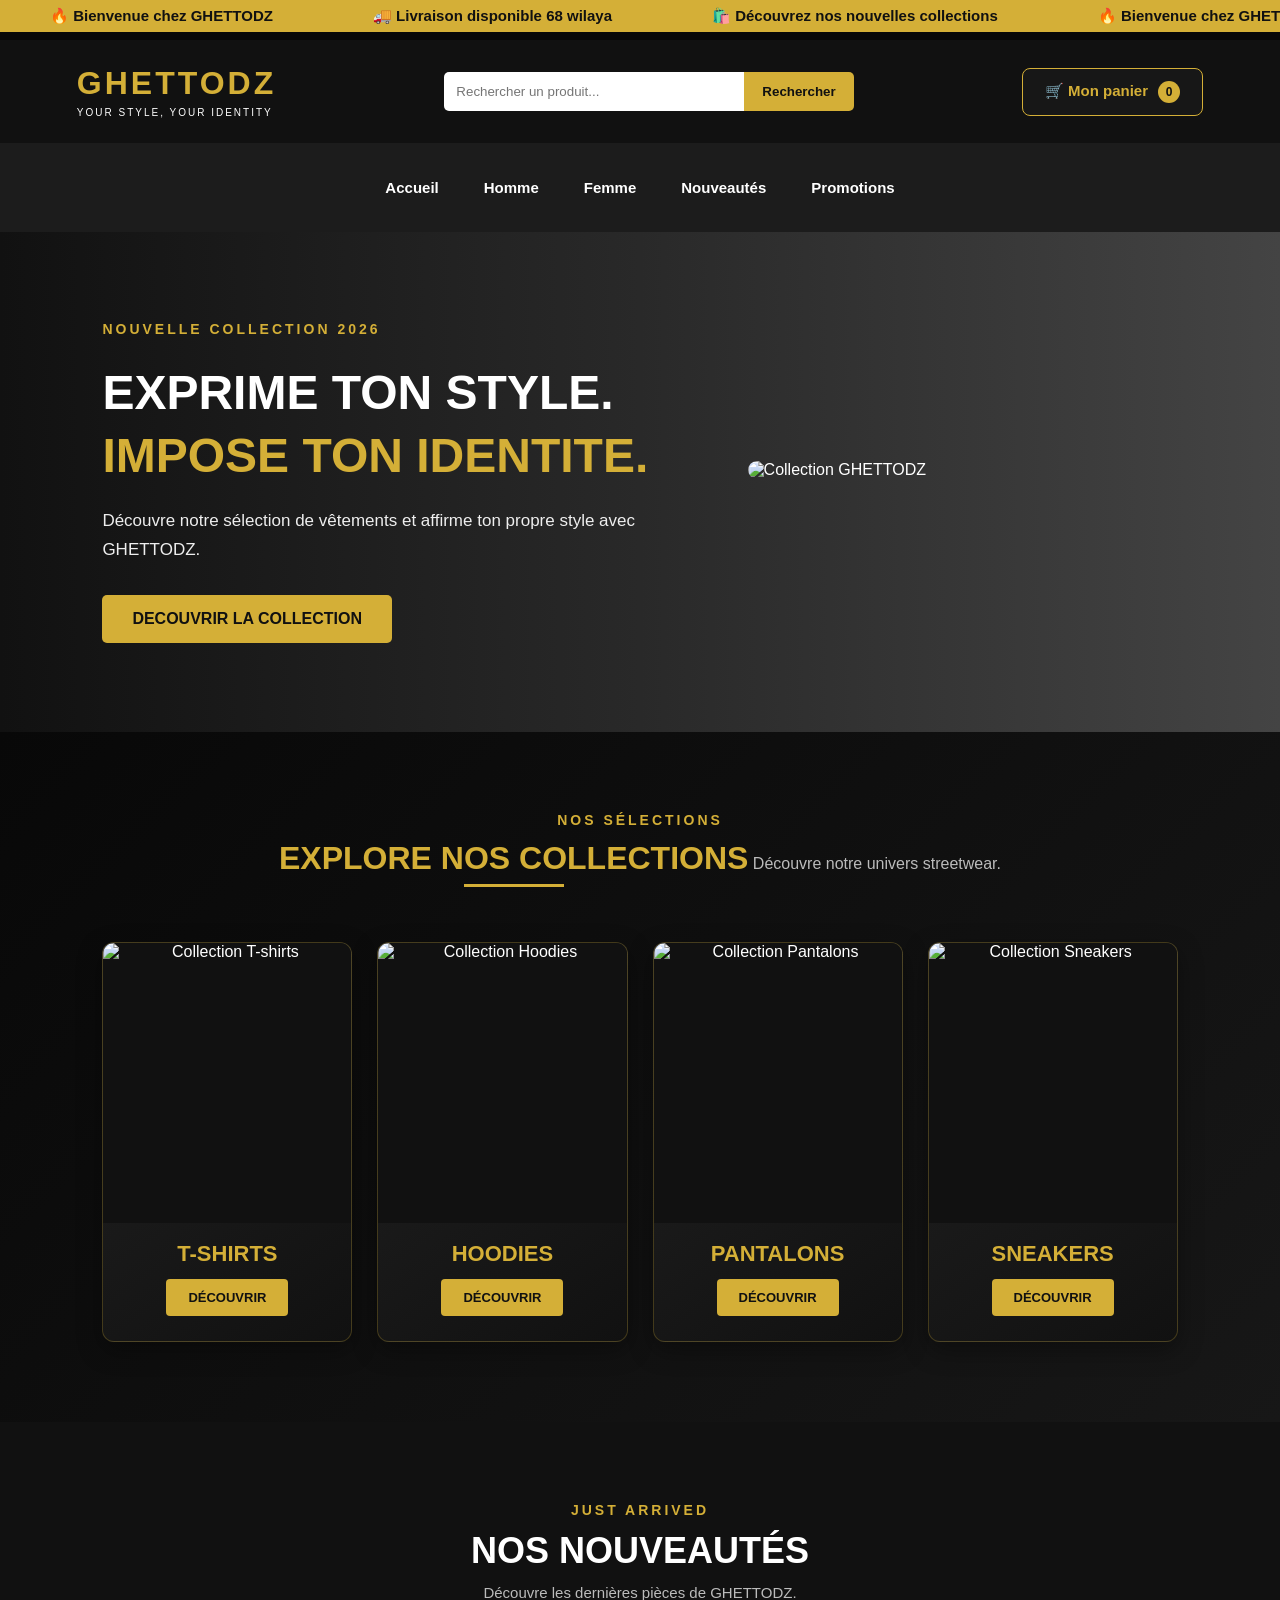
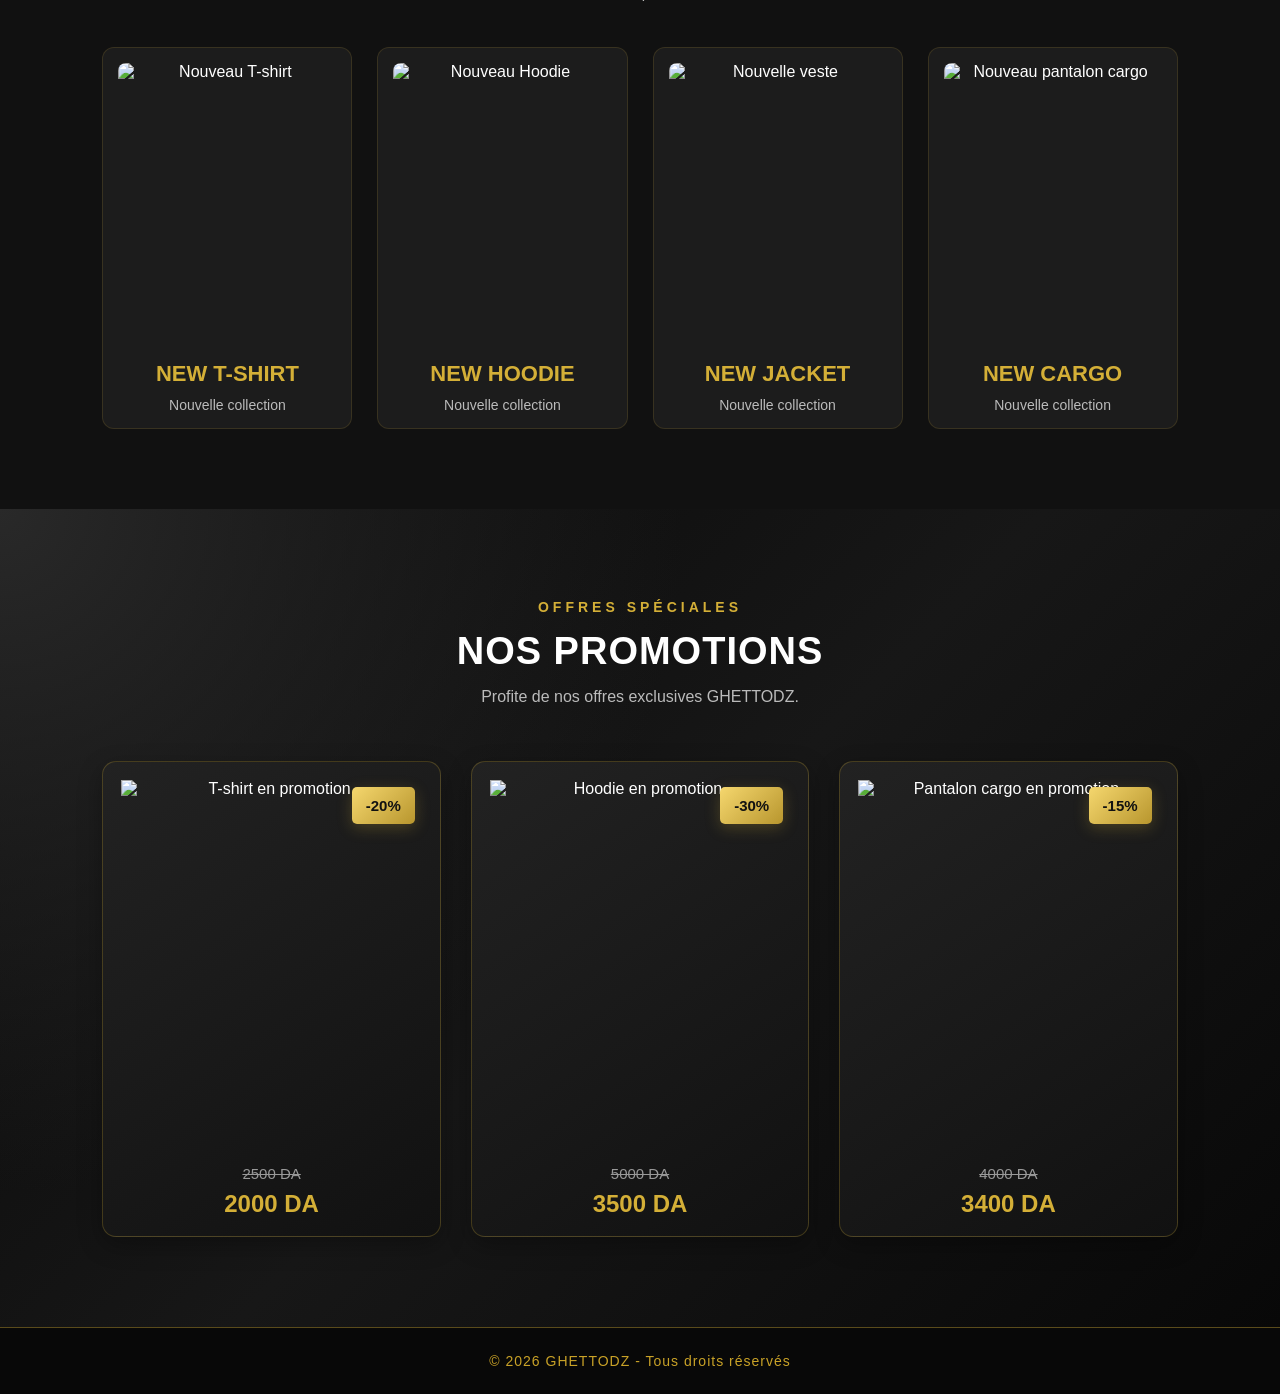
==== commit 9d9f2260: "panier compteur java script" ====
--- a/1index.html
+++ b/1index.html
@@ -42,11 +42,15 @@
                 <button type="button">Rechercher</button>
             </div>
 
-             <div class="panier" id="ouvrir-panier">
-    <span class="panier-icone">🛒</span>
-    <span class="panier-texte">MON PANIER</span>
-    <span class="panier-compteur" id="compteur-panier">0</span>
+        
+<div class="panier">
+    <a href="./6panier.html">
+        🛒 Mon panier
+        <span id="compteur-panier">0</span>
+    </a>
 </div>
+
+        
 
         </div>
 
@@ -241,6 +245,26 @@
     <!-- Fichier JavaScript -->
     <script src="js/script.js"></script>
 
+<script>
+function actualiserCompteurPanier() {
+    let panier = JSON.parse(localStorage.getItem("panierGHETTODZ")) || [];
+
+    let total = panier.reduce(function(somme, article) {
+        return somme + (Number(article.quantite) || 1);
+    }, 0);
+
+    let compteur = document.getElementById("compteur-panier");
+
+    if (compteur) {
+        compteur.textContent = total;
+    }
+}
+
+actualiserCompteurPanier();
+
+window.addEventListener("storage", actualiserCompteurPanier);
+</script>
+
 </body>
 
 </html>
--- a/css/style.css
+++ b/css/style.css
@@ -3167,4 +3167,365 @@
         font-size: 13px;
         margin: 10px 0;
     }
+}
+
+/* OPTIONS DE LA FICHE PRODUIT */
+
+.ensemble-carte label[for="couleur-urban"],
+.ensemble-carte label[for="taille-urban"] {
+    display: block;
+    text-align: left;
+    color: #d4af37;
+    font-size: 14px;
+    font-weight: 600;
+    margin-top: 15px;
+    margin-bottom: 7px;
+}
+
+/* MENUS COULEUR ET TAILLE */
+
+#couleur-urban,
+#taille-urban {
+    width: 100%;
+    padding: 12px;
+    background-color: #171717;
+    color: #f5f5f5;
+    border: 1px solid #d4af37;
+    border-radius: 8px;
+    font-size: 14px;
+    cursor: pointer;
+    outline: none;
+    transition: 0.3s ease;
+}
+
+/* EFFET AU SURVOL */
+
+#couleur-urban:hover,
+#taille-urban:hover {
+    border-color: #fff;
+    box-shadow: 0 0 8px rgba(212, 175, 55, 0.25);
+}
+
+/* EFFET QUAND ON CLIQUE */
+
+#couleur-urban:focus,
+#taille-urban:focus {
+    border-color: #d4af37;
+    box-shadow: 0 0 10px rgba(212, 175, 55, 0.4);
+}
+
+/* OPTIONS DU MENU */
+
+#couleur-urban option,
+#taille-urban option {
+    background-color: #171717;
+    color: #f5f5f5;
+}
+
+/* BOUTON AJOUTER AU PANIER */
+
+#ajouter-urban {
+    width: 100%;
+    margin-top: 20px;
+    padding: 14px;
+    background-color: #d4af37;
+    color: #171717;
+    border: 1px solid #d4af37;
+    border-radius: 8px;
+    font-size: 14px;
+    font-weight: 700;
+    letter-spacing: 1px;
+    cursor: pointer;
+    transition: 0.3s ease;
+}
+
+#ajouter-urban:hover {
+    background-color: transparent;
+    color: #d4af37;
+    box-shadow: 0 0 12px rgba(212, 175, 55, 0.25);
+    transform: translateY(-2px);
+}
+
+/* ============================= */
+/* PAGE MON PANIER */
+/* ============================= */
+
+.page-panier {
+    max-width: 1100px;
+    margin: 70px auto;
+    padding: 30px;
+    color: #f5f5f5;
+}
+
+.page-panier h2 {
+    text-align: center;
+    color: #d4af37;
+    font-size: 35px;
+    margin-bottom: 45px;
+    letter-spacing: 3px;
+}
+
+/* CARTE PRODUIT DU PANIER */
+
+.article-panier {
+    display: flex;
+    align-items: center;
+    gap: 30px;
+    background-color: #171717;
+    border: 1px solid rgba(212, 175, 55, 0.4);
+    border-radius: 15px;
+    padding: 20px;
+    margin-bottom: 20px;
+    transition: 0.3s ease;
+}
+
+.article-panier:hover {
+    border-color: #d4af37;
+    transform: translateY(-3px);
+    box-shadow: 0 5px 20px rgba(212, 175, 55, 0.12);
+}
+
+.article-panier img {
+    width: 150px;
+    height: 160px;
+    object-fit: cover;
+    border-radius: 10px;
+}
+
+.article-panier h3 {
+    color: #d4af37;
+    font-size: 22px;
+    margin-bottom: 12px;
+}
+
+.article-panier p {
+    color: #f5f5f5;
+    font-size: 15px;
+    margin: 8px 0;
+}
+
+/* TOTAL DU PANIER */
+
+#contenu-panier > h3 {
+    text-align: right;
+    color: #d4af37;
+    font-size: 25px;
+    margin-top: 35px;
+    padding: 20px;
+    border-top: 1px solid #d4af37;
+}
+
+/* RESPONSIVE */
+
+@media (max-width: 600px) {
+    .page-panier {
+        padding: 15px;
+        margin: 35px auto;
+    }
+
+    .article-panier {
+        gap: 15px;
+        padding: 12px;
+    }
+
+    .article-panier img {
+        width: 110px;
+        height: 130px;
+    }
+
+    .article-panier h3 {
+        font-size: 18px;
+    }
+}
+
+/* BOUTON SUPPRIMER DU PANIER */
+
+.supprimer-produit {
+    margin-left: auto;
+    padding: 12px 18px;
+    background-color: transparent;
+    color: #d4af37;
+    border: 1px solid #d4af37;
+    border-radius: 8px;
+    font-size: 12px;
+    font-weight: 700;
+    cursor: pointer;
+    transition: 0.3s ease;
+}
+
+.supprimer-produit:hover {
+    background-color: #d4af37;
+    color: #171717;
+    transform: translateY(-2px);
+}
+
+@media (max-width: 600px) {
+    .supprimer-produit {
+        padding: 9px;
+        font-size: 10px;
+    }
+}
+
+/* GESTION DES QUANTITÉS */
+
+.quantite-zone {
+    display: flex;
+    align-items: center;
+    gap: 15px;
+    margin: 15px 0;
+}
+
+.quantite-zone button {
+    width: 35px;
+    height: 35px;
+    background-color: transparent;
+    color: #d4af37;
+    border: 1px solid #d4af37;
+    border-radius: 6px;
+    font-size: 20px;
+    cursor: pointer;
+    transition: 0.3s ease;
+}
+
+.quantite-zone button:hover {
+    background-color: #d4af37;
+    color: #171717;
+}
+
+.quantite-zone span {
+    color: #ffffff;
+    font-size: 17px;
+    font-weight: 700;
+    min-width: 20px;
+    text-align: center;
+}
+
+
+/* ============================== */
+/* BACKGROUND PAGE MON PANIER */
+/* ============================== */
+
+.page-panier {
+    min-height: 70vh;
+    max-width: 1100px;
+    margin: 0 auto;
+    padding: 70px 30px;
+    background: linear-gradient(
+        135deg,
+        #111111,
+        #1c1c1c,
+        #111111
+    );
+    border-left: 1px solid rgba(212, 175, 55, 0.15);
+    border-right: 1px solid rgba(212, 175, 55, 0.15);
+}
+
+body {
+    background-color: #080808;
+}
+
+/* TITRE MON PANIER */
+
+.page-panier h2 {
+    color: #d4af37;
+    text-align: center;
+    font-size: 36px;
+    letter-spacing: 4px;
+    margin-bottom: 50px;
+    text-shadow: 0 0 15px rgba(212, 175, 55, 0.25);
+}
+
+
+/* =====================================
+   BOUTON PANIER GHETTODZ
+===================================== */
+
+.panier {
+    display: flex;
+    align-items: center;
+    justify-content: center;
+    border: 1px solid #d4af37;
+    border-radius: 8px;
+    background: #171717;
+    padding: 12px 22px;
+    transition: all 0.3s ease;
+}
+
+.panier a {
+    color: #d4af37;
+    text-decoration: none;
+    font-size: 15px;
+    font-weight: 600;
+    white-space: nowrap;
+}
+
+.panier:hover {
+    background: #d4af37;
+    transform: translateY(-3px);
+    box-shadow: 0 5px 18px rgba(212, 175, 55, 0.25);
+}
+
+.panier:hover a {
+    color: #171717;
+}
+
+#compteur-panier {
+    display: inline-flex;
+    align-items: center;
+    justify-content: center;
+
+    min-width: 24px;
+    height: 24px;
+    padding: 0 6px;
+
+    margin-left: 8px;
+
+    background: #d4af37;
+    color: #171717;
+
+    border-radius: 50%;
+    font-size: 13px;
+    font-weight: 700;
+}
+
+
+/* COMPTEUR DU PANIER GHETTODZ */
+
+#compteur-panier {
+    display: inline-flex;
+    align-items: center;
+    justify-content: center;
+
+    min-width: 22px;
+    height: 22px;
+
+    margin-left: 8px;
+    padding: 0 5px;
+
+    background: #d4af37;
+    color: #171717;
+
+    border-radius: 50%;
+    font-size: 12px;
+    font-weight: 700;
+}
+/* COMPTEUR DU PANIER */
+#compteur-panier {
+    display: inline-flex;
+    align-items: center;
+    justify-content: center;
+
+    min-width: 22px;
+    height: 22px;
+    padding: 0 6px;
+
+    margin-left: 6px;
+
+    background-color: #d4af37;
+    color: #111;
+
+    font-size: 12px;
+    font-weight: bold;
+
+    border-radius: 50%;
 }
